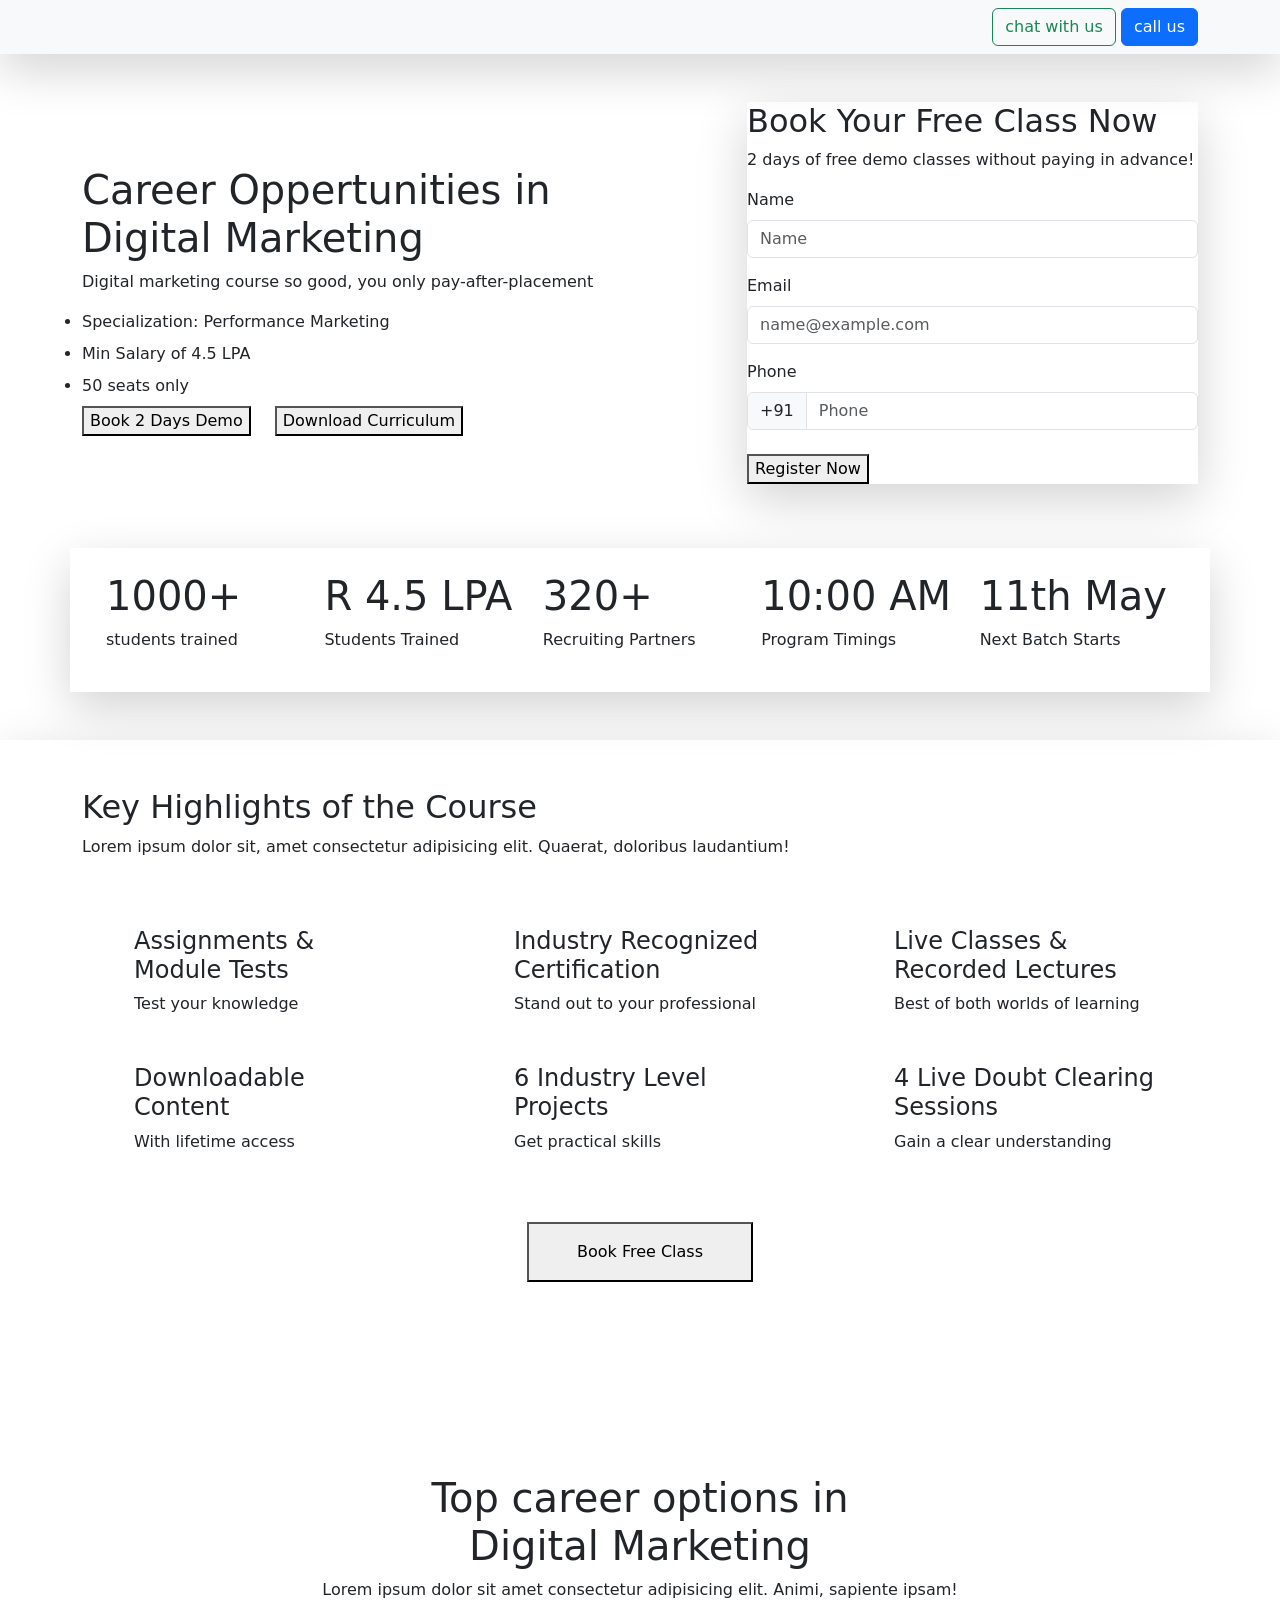
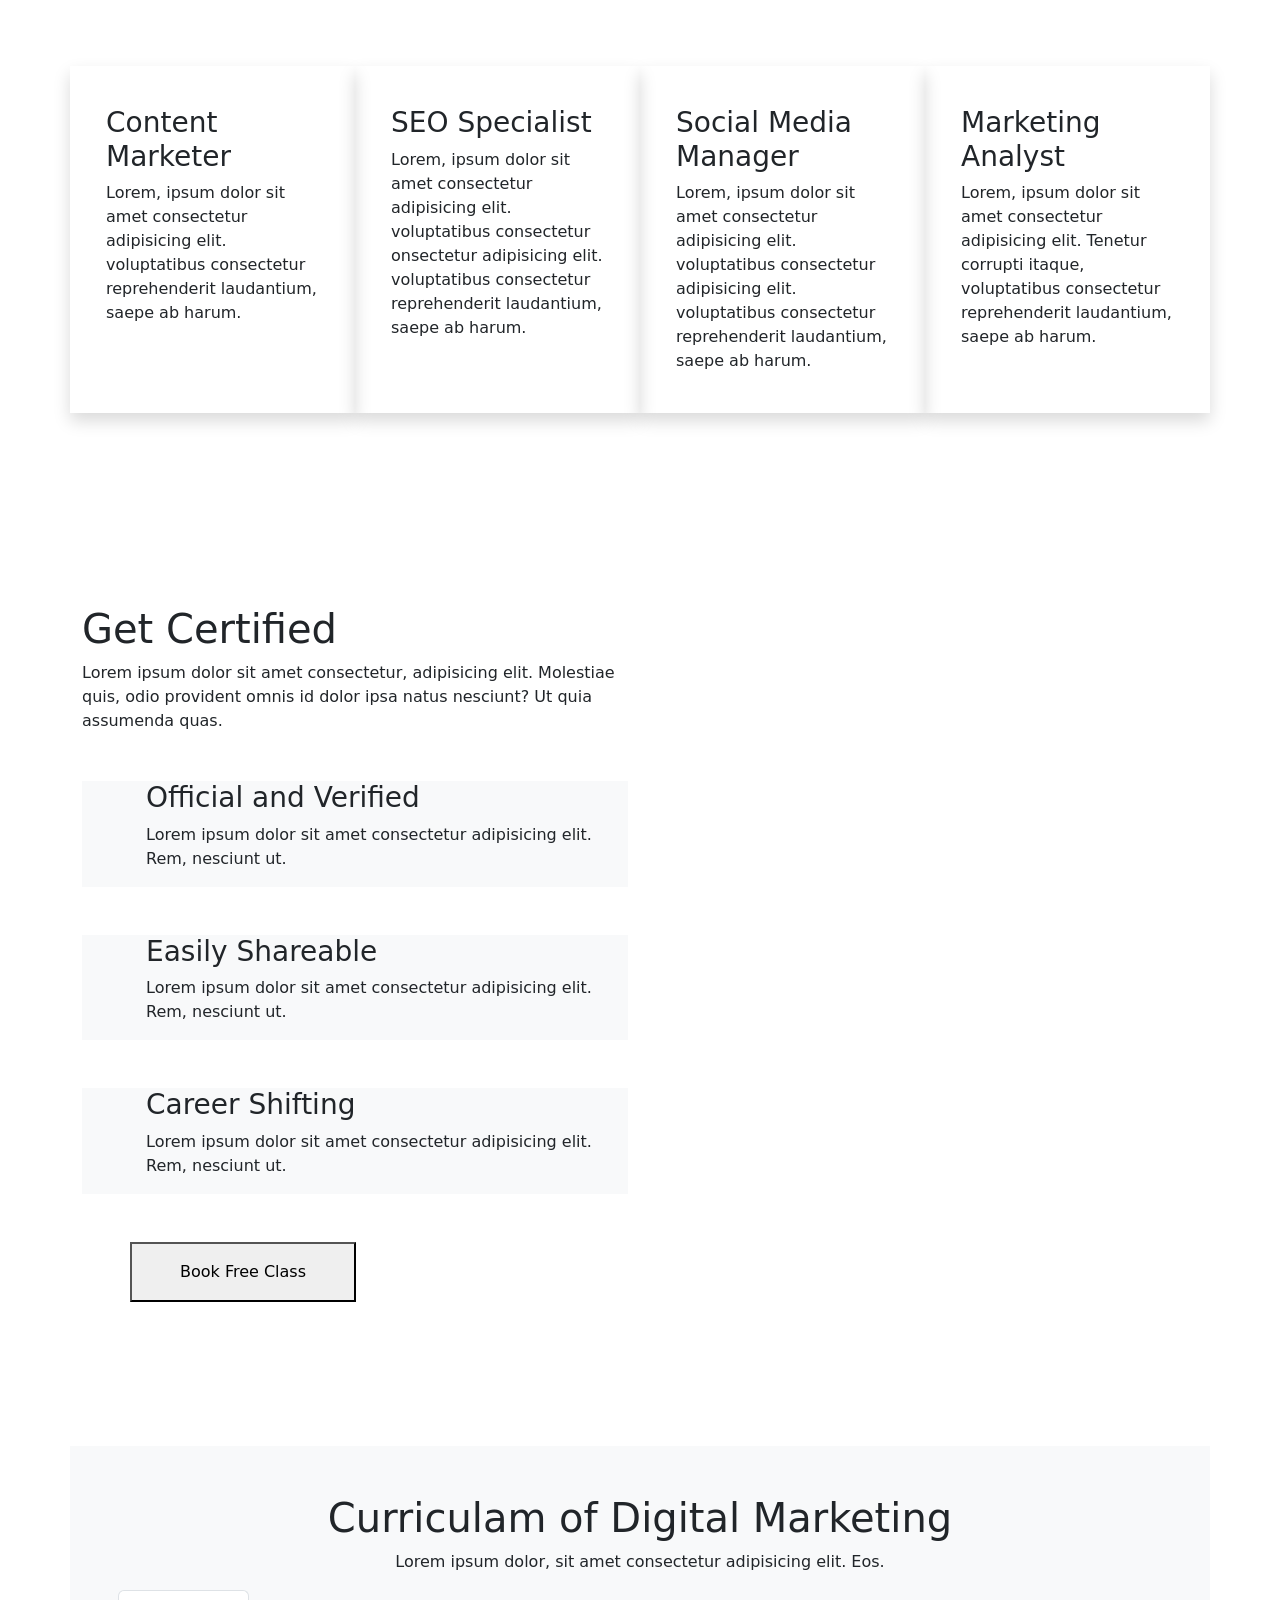
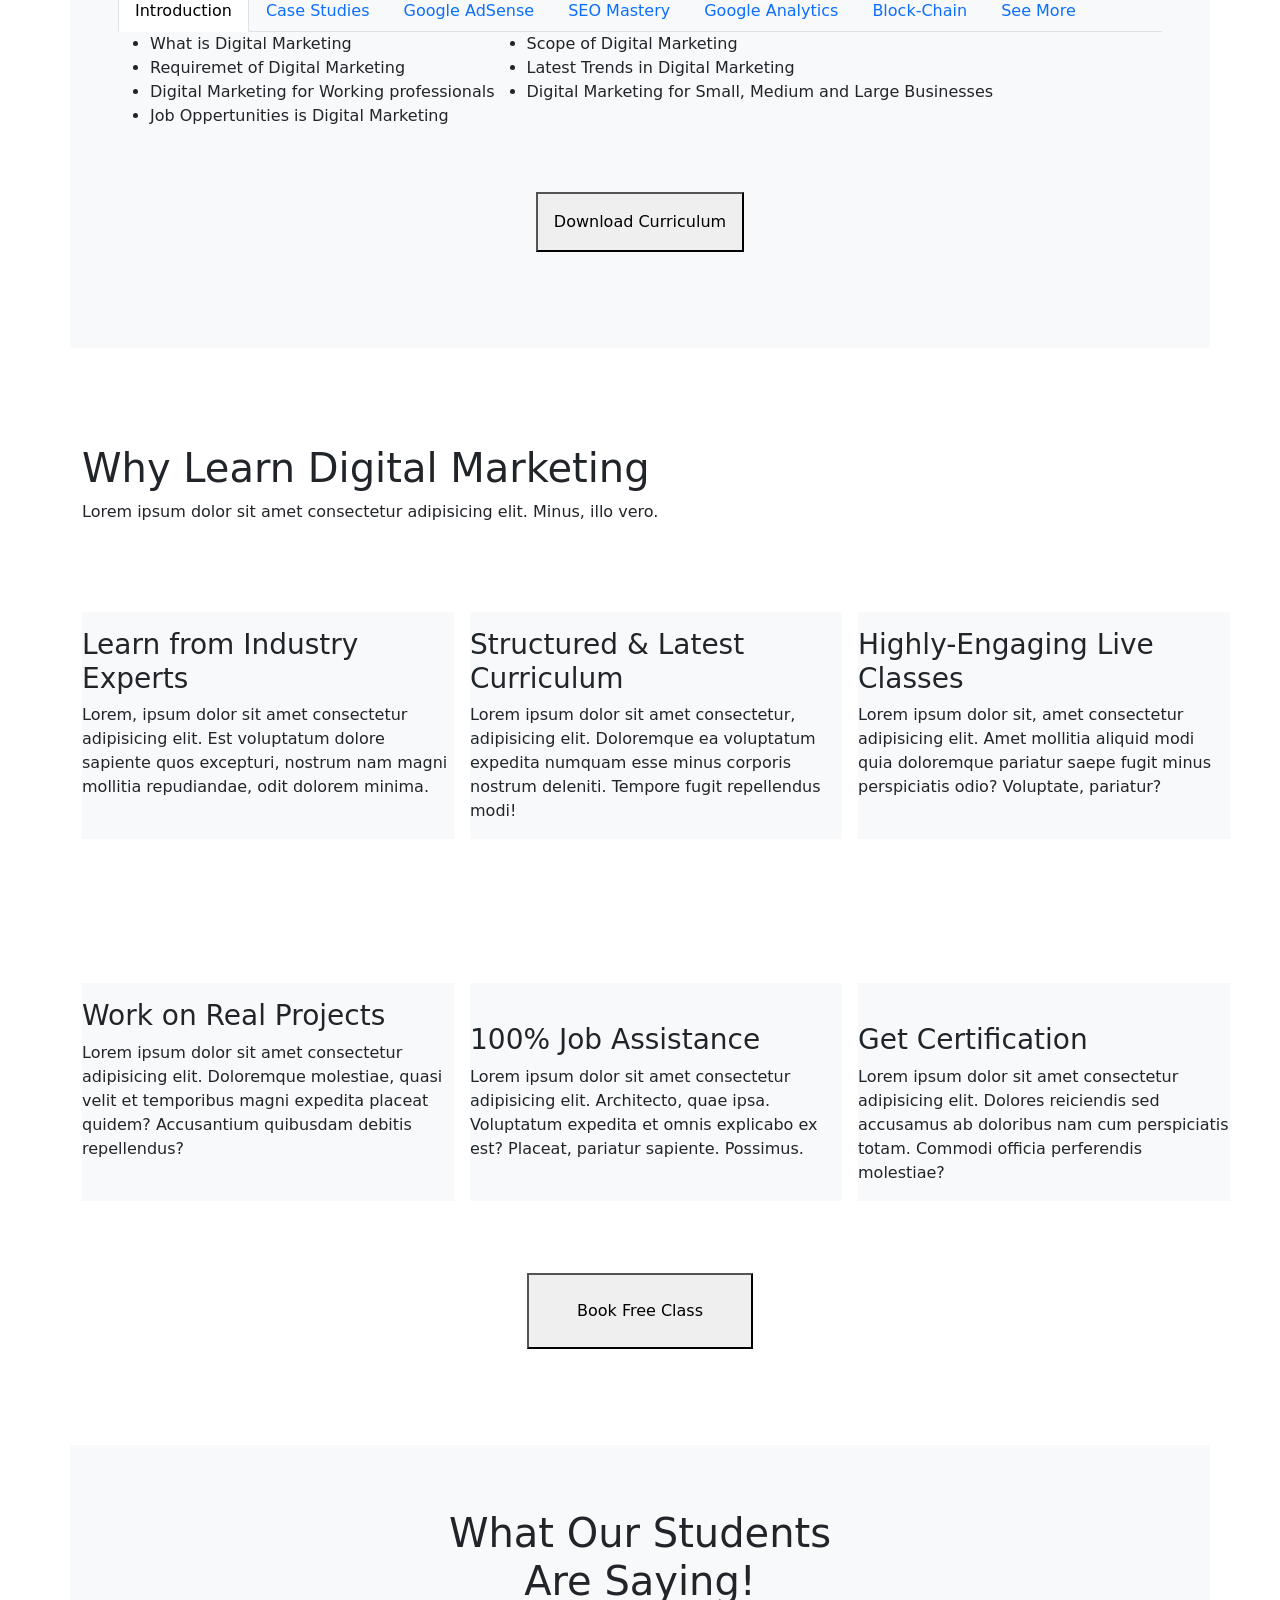
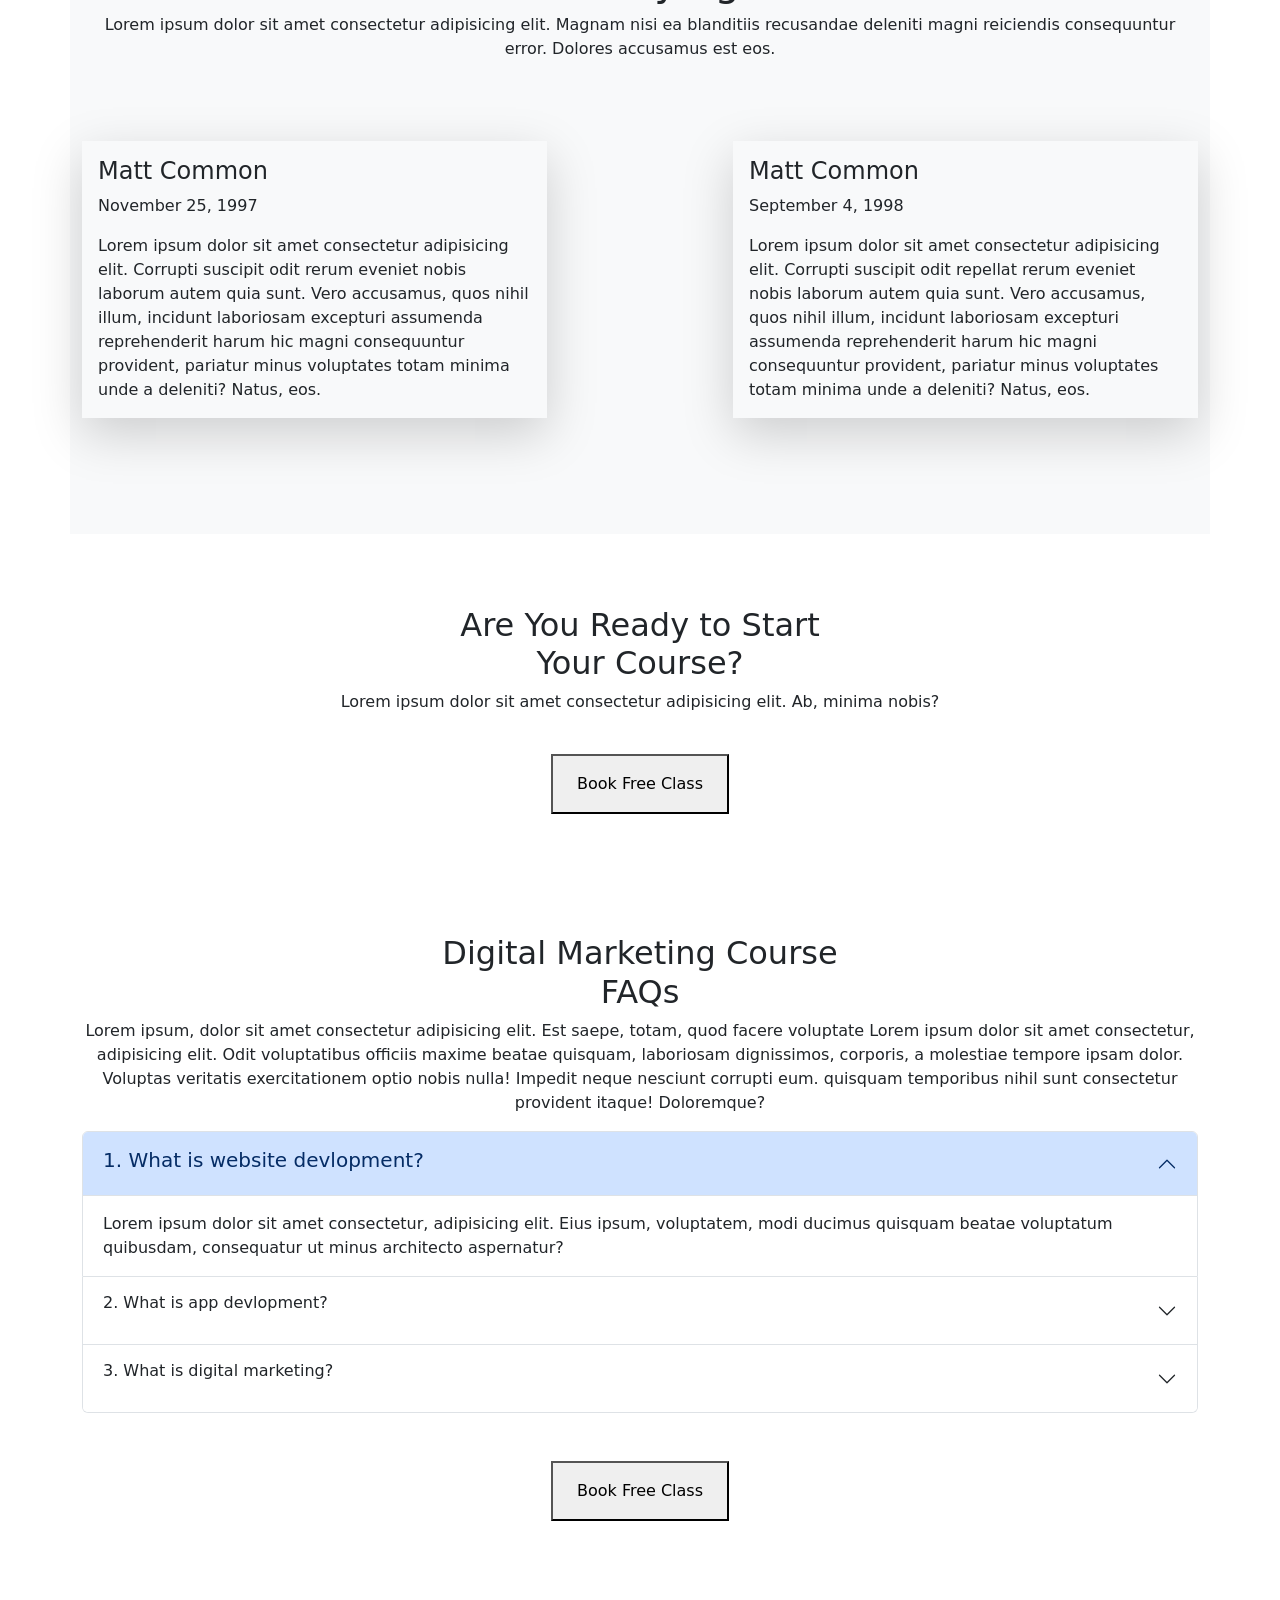
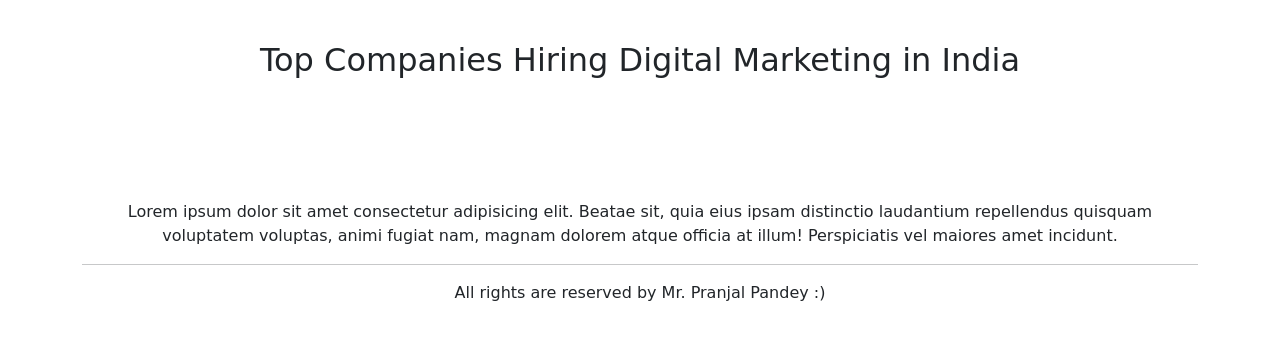
==== index.html @ 54545330 "Update print statement from 'Hello' to 'Goodbye'" ====
<!DOCTYPE html>
<html lang="en">

<head>
    <meta charset="UTF-8">
    <meta name="viewport" content="width=device-width, initial-scale=1.0">
    <link href="https://cdn.jsdelivr.net/npm/bootstrap@5.0.2/dist/css/bootstrap.min.css" rel="stylesheet"
        integrity="sha384-EVSTQN3/azprG1Anm3QDgpJLIm9Nao0Yz1ztcQTwFspd3yD65VohhpuuCOmLASjC" crossorigin="anonymous">
    <script src="https://kit.fontawesome.com/20c5dc237a.js" crossorigin="anonymous"></script>
    <title>WsCube Tech</title>
    <link rel="preconnect" href="https://fonts.googleapis.com">
    <link rel="preconnect" href="https://fonts.gstatic.com" crossorigin>
    <link
        href="https://fonts.googleapis.com/css2?family=Inter:ital,opsz,wght@0,14..32,100..900;1,14..32,100..900&family=Poppins:ital,wght@0,100;0,200;0,300;0,400;0,500;0,600;0,700;0,800;0,900;1,100;1,200;1,300;1,400;1,500;1,600;1,700;1,800;1,900&family=Roboto:ital,wght@0,100..900;1,100..900&family=Source+Sans+3:ital,wght@0,200..900;1,200..900&display=swap"
        rel="stylesheet">
    <link rel="stylesheet" href="css/media.css">
    <link rel="stylesheet" href="css/style.css">
    <link rel="icon" href="images/logo.svg" type="image/x-icon">
</head>

<body>
    <!--  Modal -->
    <div class="modal fade" id="staticBackdrop" data-bs-backdrop="static" data-bs-keyboard="false" tabindex="-1"
        aria-labelledby="staticBackdropLabel" aria-hidden="true">
        <div class="modal-dialog">
            <div class="modal-content">
                <div class="modal-header">
                    <h1 class="modal-title fs-5" id="staticBackdropLabel">Download Now</h1>
                    <button type="button" class="btn-close" data-bs-dismiss="modal" aria-label="Close"></button>
                </div>
                <div class="modal-body">
                    <form action="" class="bannerForm p-3 ">
                        <h2>Download Confirmation</h2>
                        <p>This document will download into the Chrome</p>
                        <div class="mb-3">
                            <label class="form-label">Name</label>
                            <input type="text" class="form-control" id="exampleFormControlInput1" placeholder="Name">
                        </div>
                        <div class="mb-3">
                            <label class="form-label">Email </label>
                            <input type="email" class="form-control" id="exampleFormControlInput2"
                                placeholder="name@example.com">
                        </div>

                        <div class=" mb-3">
                            <label class="form-label"> Phone</label>

                            <div class="input-group ">
                                <span class="input-group-text">+91</span>
                                <input type="text" class="form-control" id="floatingInputGroup1" placeholder="Phone">

                            </div>
                            <div class="mt-4">
                                <button>Register Now</button>
                            </div>
                        </div>
                    </form>
                </div>

            </div>
        </div>
    </div>
    <!-- modal-2 for booking Demo -->
    <div class="modal fade" id="demoNow" data-bs-backdrop="static" data-bs-keyboard="false" tabindex="-1"
        aria-labelledby="staticBackdropLabel" aria-hidden="true">
        <div class="modal-dialog">
            <div class="modal-content">
                <div class="modal-header">
                    <h1 class="modal-title fs-5" id="staticBackdropLabel">Enquire Now</h1>
                    <button type="button" class="btn-close" data-bs-dismiss="modal" aria-label="Close"></button>
                </div>
                <div class="modal-body">
                    <form action="" class="bannerForm p-3 ">
                        <h2>Book Your Free Class Now</h2>
                        <p>2 days of free demo classes without paying in advance!</p>
                        <div class="mb-3">
                            <label class="form-label">Name</label>
                            <input type="text" class="form-control" id="exampleFormControlInput1" placeholder="Name">
                        </div>


                        <div class=" mb-3">
                            <label class="form-label"> Phone</label>

                            <div class="input-group">
                                <span class="input-group-text">+91</span>
                                <input type="text" class="form-control" id="floatingInputGroup1" placeholder="Phone">

                            </div>
                            <div class="mt-4">
                                <button>Register Now</button>
                            </div>
                        </div>
                    </form>
                </div>

            </div>
        </div>
    </div>

    <header class="container-fluid py-2 shadow-lg position-sticky bg-light top-0 ">
        <div class="container">
            <div class="row align-items-center">
                <figure class="col-lg-6  mb-0 pb-0">
                    <img class="logo" src="images/logo.svg" alt="">
                </figure>
                <div class="col-lg-6  btn-outer d-flex justify-content-end gap-4">

                    <div><button class="btn btn-outline-success whatsappbtn"> <i class="fa-brands fa-whatsapp"></i> chat
                            with us </button>
                        <button class="btn btn-primary call"> <i class="fa-solid fa-phone"></i> call us</button>
                    </div>
                </div>
            </div>
        </div>

    </header>

    <section class="container-fluid py-lg-5 py-sm-4 py-3">

        <div class="container">
            <div class="row justify-content-between align-items-center">
                <div class="col-lg-6 bannerContent">
                    <h1>Career Oppertunities in <span>Digital Marketing</span></h1>
                    <p>Digital marketing course so good, you only pay-after-placement</p>
                    <ul class="m-0 p-0">
                        <li class="mb-2"> <i class="fa-solid fa-circle-check"></i> Specialization: Performance Marketing
                        </li>
                        <li class="mb-2"> <i class="fa-solid fa-circle-check"></i> Min Salary of 4.5 LPA</li>
                        <li class="mb-2"> <i class="fa-solid fa-circle-check"></i> 50 seats only</li>
                    </ul>
                    <div class="bannerContentBtn d-flex gap-4">
                        <button data-bs-toggle="modal" data-bs-target="#demoNow">Book 2 Days Demo</button>
                        <button data-bs-toggle="modal" data-bs-target="#staticBackdrop"><i
                                class="fa-solid fa-download"></i> Download Curriculum</button>
                    </div>
                </div>
                <div class="col-lg-5">
                    <form action="" class="bannerForm shadow-lg ">
                        <h2>Book Your Free Class Now</h2>
                        <p>2 days of free demo classes without paying in advance!</p>
                        <div class="mb-3">
                            <label class="form-label">Name</label>
                            <input type="text" class="form-control" id="exampleFormControlInput1" placeholder="Name">
                        </div>
                        <div class="mb-3">
                            <label class="form-label">Email </label>
                            <input type="email" class="form-control" id="exampleFormControlInput2"
                                placeholder="name@example.com">
                        </div>

                        <div class=" mb-3">
                            <label class="form-label"> Phone</label>

                            <div class="input-group">
                                <span class="input-group-text">+91</span>
                                <input type="text" class="form-control" id="floatingInputGroup1" placeholder="Phone">

                            </div>
                            <div class="mt-4">
                                <button>Register Now</button>
                            </div>
                        </div>
                    </form>
                </div>
            </div>

        </div>
        <div class="container shadow-lg mt-5 ">
            <div class="row p-4 counterSection">
                <div class="col">
                    <h1>1000+</h1>
                    <p> students trained</p>
                </div>
                <div class="col">
                    <h1>R 4.5 LPA</h1>
                    <p>Students Trained</p>
                </div>
                <div class="col">
                    <h1>320+</h1>
                    <p>Recruiting Partners</p>
                </div>
                <div class="col">
                    <h1>10:00 AM</h1>
                    <p>Program Timings</p>
                </div>
                <div class="col">
                    <h1>11th May</h1>
                    <p>Next Batch Starts</p>
                </div>

            </div>
        </div>
    </section>
    <section class=" container-fluid highlights-section py-5 shadow-lg">
        <div class="container">
            <div class="row mb-5">
                <div class="col-12">
                    <h2>Key Highlights of the Course</h2>
                    <p>Lorem ipsum dolor sit, amet consectetur adipisicing elit. Quaerat, doloribus laudantium!</p>
                </div>
            </div>


            <div class="row gy-4 align-items-center">

                <div class=" col-lg-4 col-sm-6 col-12">
                    <div class="bg-white p-1 highlightItems align-items-start d-flex gap-5">
                        <p><i class="fa-solid fa-folder"></i></p>
                        <div>
                            <h4>Assignments & <br>Module Tests</h4>
                            <p>Test your knowledge</p>
                        </div>
                    </div>
                </div>
                <div class=" col-lg-4 col-sm-6 col-12">
                    <div class="bg-white p-1 highlightItems align-items-start d-flex gap-5">
                        <p><i class="fa-solid fa-star"></i></p>
                        <div>
                            <h4>Industry Recognized<br>Certification</h4>
                            <p>Stand out to your professional</p>
                        </div>
                    </div>
                </div>
                <div class=" col-lg-4 col-sm-6 col-12">
                    <div class="bg-white p-1 highlightItems align-items-start d-flex gap-5">
                        <p><i class="fa-solid fa-video"></i></p>
                        <div>
                            <h4>Live Classes & <br>Recorded Lectures</h4>
                            <p>Best of both worlds of learning </p>
                        </div>
                    </div>
                </div>
                <div class=" col-lg-4 col-sm-6 col-12">
                    <div class="bg-white p-1 highlightItems align-items-start d-flex gap-5">
                        <p><i class="fa-solid fa-download"></i></p>
                        <div>
                            <h4>Downloadable <br>Content</h4>
                            <p>With lifetime access</p>
                        </div>
                    </div>
                </div>
                <div class=" col-lg-4 col-sm-6 col-12">
                    <div class="bg-white p-1 highlightItems align-items-start d-flex gap-5">
                        <p><i class="fa-solid fa-folder"></i></p>
                        <div>
                            <h4>6 Industry Level <br>Projects</h4>
                            <p>Get practical skills</p>
                        </div>
                    </div>
                </div>
                <div class=" col-lg-4 col-sm-6 col-12">
                    <div class="bg-white p-1 highlightItems align-items-start d-flex gap-5">
                        <p><i class="fa-solid fa-rocketchat"></i></p>
                        <div>
                            <h4>4 Live Doubt Clearing <br>Sessions</h4>
                            <p>Gain a clear understanding</p>
                        </div>
                    </div>
                </div>
            </div>
            <div class="highlightsButton d-flex justify-content-center">
                <button class=" py-3 my-5 px-5 ">Book Free Class</button>
            </div>
        </div>

    </section>
    <section class="container-fluid marketing-section py-5 bg-white">
        <div class="container">
             <div class="row text-center py-5">
                <h1 >Top career options in <br>Digital Marketing</h1>
                <p>Lorem ipsum dolor sit amet consectetur adipisicing elit. Animi, sapiente ipsam!</p>
            </div>
            <div class="row  g-4">
                <div class="digitalMarketing col-lg-3 col-sm-6 shadow ">
                    <div class="marketingImages p-4">
                        <p><i class="fa-solid fa-pen-to-square"></i></p>
                        <h3>Content Marketer</h3>
                        <p>Lorem, ipsum dolor sit amet consectetur adipisicing elit. voluptatibus consectetur
                            reprehenderit laudantium, saepe ab harum.</p>
                    </div>

                </div>
                <div class="digitalMarketing col-lg-3 col-sm-6 shadow">
                    <div class="marketingImages p-4">
                        <p><i class="fa-solid fa-magnifying-glass"></i></p>
                        <h3>SEO Specialist</h3>
                        <p>Lorem, ipsum dolor sit amet consectetur adipisicing elit. voluptatibus consectetur onsectetur adipisicing elit. voluptatibus consectetur
                            reprehenderit laudantium, saepe ab harum.</p>
                    </div>

                </div>
                <div class="digitalMarketing col-lg-3 col-sm-6 shadow">
                    <div class="marketingImages p-4">
                        <p><i class="fa-solid fa-people-group"></i></p>
                        <h3>Social Media Manager</h3>
                        <p>Lorem, ipsum dolor sit amet consectetur  adipisicing elit. voluptatibus consectetur  adipisicing elit. voluptatibus consectetur
                            reprehenderit laudantium, saepe ab harum.</p>
                    </div>

                </div>
                <div class=" digitalMarketing col-lg-3 col-sm-6 shadow">
                    <div class="marketingImages p-4">
                        <p><i class="fa-brands fa-facebook-messenger"></i></p>
                        <h3>Marketing Analyst</h3>
                        <p>Lorem, ipsum dolor sit amet consectetur adipisicing elit. Tenetur corrupti itaque,
                            voluptatibus consectetur reprehenderit laudantium, saepe ab harum.</p>
                    </div>

                </div>
            </div>
        </div>
    </section>
    <!-- certification section  -->
    <section class="certification conatiner-fluid my-5">
        <div class="container">
           
            <div class="row py-5 my-4  align-items-center">
                <div class="col-lg-6  ">
                    <div class="certificationContent my-5">
                        <h1>Get Certified</h1>
                        <p>Lorem ipsum dolor sit amet consectetur, adipisicing elit. Molestiae quis, odio provident
                            omnis id
                            dolor ipsa natus nesciunt? Ut quia assumenda quas.</p>
                    </div>
                    <div class="cer-rows d-flex flex-column gap-5">
                        <div
                            class="d-flex gap-3 justify-content-flex-start align-items-center certification-line bg-light ">
                            <div class="certificationLinks gx-5">
                                <p><i class="fa-brands fa-instagram p-4"></i></p>
                            </div>
                            <div class="gx-3">
                                <h3>Official and Verified</h3>
                                <p>Lorem ipsum dolor sit amet consectetur adipisicing elit. Rem, nesciunt ut.</p>
                            </div>
                        </div>
                        <div
                            class="d-flex gap-3 justify-content-flex-start align-items-center certification-line bg-light ">
                            <div class="certificationLinks gx-5">
                                <p><i class="fa-solid fa-paper-plane p-4"></i></p>
                            </div>
                            <div class="gx-3">
                                <h3>Easily Shareable</h3>
                                <p>Lorem ipsum dolor sit amet consectetur adipisicing elit. Rem, nesciunt ut.</p>
                            </div>
                        </div>
                        <div
                            class="d-flex gap-3 justify-content-flex-start align-items-center certification-line bg-light ">
                            <div class="certificationLinks gx-5">
                                <p><i class="fa-brands fa-facebook-messenger p-4"></i></p>
                            </div>
                            <div class="gx-3">
                                <h3>Career Shifting</h3>
                                <p>Lorem ipsum dolor sit amet consectetur adipisicing elit. Rem, nesciunt ut.</p>
                            </div>
                        </div>
                    </div>


                    <button class="certificationButton m-5 px-5 py-3">Book Free Class</button>


                </div>
                <div class="col-lg-6  d-flex justify-content-end certificationImage">
                    <img src="https://courses.wscubetech.com/s/pages/assets/images/certificate_2.gif" alt=""
                        class="img-fluid ">
                </div>
            </div>
        </div>
    </section>
    <!-- digital marketing  -->
    <section class="container-fluid">
        <div class="container my-5 p-5 bg-light ">
            <div class="row curriculum">
                <div class="text-center">
                    <h1>Curriculam of Digital Marketing</h1>
                    <p>Lorem ipsum dolor, sit amet consectetur adipisicing elit. Eos.</p>
                </div>
                <div class="tabbings">
                    <nav>
                        <div class="nav nav-tabs my-tabbings" id="nav-tab" role="tablist">
                            <button class="nav-link active" id="nav-home-tab" data-bs-toggle="tab"
                                data-bs-target="#nav-home" type="button" role="tab" aria-controls="nav-home"
                                aria-selected="true">Introduction</button>
                            <button class="nav-link" id="nav-profile-tab" data-bs-toggle="tab"
                                data-bs-target="#nav-profile" type="button" role="tab" aria-controls="nav-profile"
                                aria-selected="false">Case Studies</button>
                            <button class="nav-link" id="nav-contact-tab" data-bs-toggle="tab"
                                data-bs-target="#nav-contact" type="button" role="tab" aria-controls="nav-contact"
                                aria-selected="false">Google AdSense</button>
                            <button class="nav-link" id="nav-seo-tab" data-bs-toggle="tab"
                                data-bs-target="#nav-seo" type="button" role="tab" aria-controls="nav-seo"
                                aria-selected="false">SEO Mastery</button>
                            <button class="nav-link" id="nav-analic-tab" data-bs-toggle="tab"
                                data-bs-target="#nav-analic" type="button" role="tab" aria-controls="nav-analic"
                                aria-selected="false">Google Analytics</button>
                            <button class="nav-link" id="nav-disabled-tab" data-bs-toggle="tab"
                                data-bs-target="#nav-bchain" type="button" role="tab" aria-controls="nav-bchain"
                                aria-selected="false">Block-Chain</button>
                            <button class="nav-link" id="nav-more-tab" data-bs-toggle="tab"
                                data-bs-target="#nav-more" type="button" role="tab" aria-controls="nav-more"
                                aria-selected="false">   See More</button>
                        </div>
                    </nav>
                    <div class="tab-content" id="nav-tabContent">
                        <div class="tab-pane fade show active " id="nav-home" role="tabpanel"
                            aria-labelledby="nav-home-tab" tabindex="0">
                            <div class="listed-items d-flex">
                                <div >
                                    <ul>
                                        <li><i class="fa-regular fa-circle-check"></i>
                                            What is Digital Marketing </li>
                                        <li><i class="fa-regular fa-circle-check"></i>
                                            Requiremet of Digital Marketing </li>
                                        <li><i class="fa-regular fa-circle-check"></i>
                                            Digital Marketing for Working professionals </li>
                                        <li><i class="fa-regular fa-circle-check"></i>
                                            Job Oppertunities is Digital Marketing
                                        </li>
                                    </ul>
                                </div>
                                <div>
                                    <ul>
                                        <li><i class="fa-regular fa-circle-check"></i>
                                        Scope of Digital Marketing
                                    </li>
                                    <li><i class="fa-regular fa-circle-check"></i> 
                                        Latest Trends in Digital Marketing
                                    </li>
                                    <li><i class="fa-regular fa-circle-check"></i> 
                                        Digital Marketing for Small, Medium and Large Businesses
                                    </li>
                                    </ul>
                                </div>
                            </div>
                        </div>
                        <div class="tab-pane fade" id="nav-profile" role="tabpanel" aria-labelledby="nav-profile-tab"
                            tabindex="0">Lorem ipsum dolor sit amet consectetur, adipisicing elit. Aliquam molestiae, non voluptas sint possimus cum doloremque odit, veniam ex quae debitis voluptates tenetur. Eligendi eveniet modi aliquam? Iste sed debitis eveniet! Consectetur fuga sapiente maxime, quasi, cum ut sed voluptates iste nam maiores quaerat, debitis consequatur animi laboriosam quas voluptas eos commodi neque voluptatum. Repellendus.</div>
                        <div class="tab-pane fade" id="nav-contact" role="tabpanel" aria-labelledby="nav-contact-tab"
                            tabindex="0">Lorem ipsum dolor sit amet consectetur adipisicing elit. Autem vel eius aliquid molestiae, ea ipsam perferendis, molestias modi voluptatem quisquam aliquam, asperiores eligendi esse consequatur ex. Similique recusandae voluptatem cumque eveniet error enim tenetur. Nostrum saepe repudiandae maxime autem voluptatibus. Magni vel nobis facere laudantium, explicabo dolorum architecto, dignissimos harum cumque laboriosam molestias mollitia ab repellat officia quod et sed, cum ad vero sit neque corporis tempora natus voluptatem. Doloribus porro modi voluptates saepe inventore adipisci accusamus minus nemo quos, tenetur molestias fugit delectus distinctio possimus. Facilis, illum.</div>
                        <div class="tab-pane fade" id="nav-seo" role="tabpanel" aria-labelledby="nav-seo-tab"
                            tabindex="0">Lorem ipsum dolor sit, amet consectetur adipisicing elit. Alias incidunt eum ratione consectetur cum, reprehenderit nisi quam id iure consequuntur, recusandae aut sit commodi reiciendis provident eos aliquam harum tempore quia, vitae tenetur voluptas deleniti nesciunt cumque. Doloremque ipsa, obcaecati numquam quo id quaerat perspiciatis nisi labore, molestiae suscipit inventore blanditiis ab veniam. Neque, molestias. Sint similique possimus quos in odit praesentium rerum animi deleniti labore beatae quas omnis officia voluptas sunt ipsam architecto accusantium, sapiente nam repellendus cumque qui corrupti dolor. Saepe, rerum, amet dolores illum, repudiandae animi doloremque totam expedita veniam dolor in. Iure nostrum odio odit autem! </div>
                        <div class="tab-pane fade" id="nav-analic" role="tabpanel" aria-labelledby="nav-analic-tab"
                            tabindex="0">Lorem, ipsum dolor sit amet consectetur adipisicing elit. Sunt iste recusandae dolor, necessitatibus ipsam repellat explicabo, nulla illo, maiores sequi modi? Fugit consequuntur quidem provident explicabo debitis molestiae cumque ea dolore quas delectus perspiciatis, sint pariatur magnam natus saepe beatae a culpa hic, porro minus veniam at! Dolor aperiam quibusdam velit placeat, provident ratione inventore accusantium iure perspiciatis similique sint illo, atque dolore facere. Natus quos corrupti dolor molestias illo molestiae? Reiciendis odio doloribus, omnis temporibus illum odit sapiente. Officia, consectetur unde? Praesentium eligendi voluptatem temporibus? Eius, ipsa nisi recusandae quisquam libero totam, quia facilis repellat non eaque nemo sequi! </div>
                        <div class="tab-pane fade" id="nav-bchain" role="tabpanel" aria-labelledby="nav-bchain-tab"
                            tabindex="0">Lorem ipsum dolor, sit amet consectetur adipisicing elit. Hic, ut natus unde fugit vel assumenda sequi soluta nemo optio minima iure dignissimos perferendis blanditiis rerum magnam necessitatibus quisquam, praesentium quam. Et facilis maiores praesentium dolore laboriosam quisquam possimus quaerat hic iusto distinctio iste, explicabo impedit. Magnam eligendi obcaecati explicabo architecto, deleniti perferendis accusamus quidem aliquid esse ad eos corrupti dignissimos iste, impedit aut necessitatibus atque voluptatum reiciendis. Amet, adipisci aliquam suscipit maiores doloribus sapiente dolorem molestias aliquid saepe reprehenderit quaerat fugiat repellendus et neque doloremque tenetur laborum iusto, repellat voluptatum corrupti odit alias. Modi veniam nostrum ad, iusto cupiditate corrupti? </div>
                        <div class="tab-pane fade" id="nav-more" role="tabpanel" aria-labelledby="nav-more-tab"
                            tabindex="0">Lorem ipsum dolor, sit amet consectetur adipisicing elit. Hic, ut natus unde fugit vel assumenda sequi soluta nemo optio minima iure dignissimos perferendis blanditiis rerum magnam necessitatibus quisquam, praesentium quam. Et facilis maiores praesentium dolore laboriosam quisquam possimus quaerat hic iusto distinctio iste, explicabo impedit. Magnam eligendi obcaecati explicabo architecto, deleniti perferendis accusamus quidem aliquid esse ad eos corrupti dignissimos iste, impedit aut necessitatibus atque voluptatum reiciendis. Amet, adipisci aliquam suscipit maiores doloribus sapiente dolorem molestias aliquid saepe reprehenderit quaerat fugiat repellendus et neque doloremque tenetur laborum iusto, repellat voluptatum corrupti odit alias. Modi veniam nostrum ad, iusto cupiditate corrupti? </div>
                    </div>
                </div>
            </div>
            <div class="text-center"> <button class="py-3 px-3  my-5 curriculumButton">Download Curriculum</button>
            </div>
        </div>

    </section>
    <!-- why learn digi-marketing  -->
    <section class="container-fluid whyDigi">
        <div class="container my-5 py-5">
            <div class="row ">
                <div>
                    <h1>Why Learn Digital Marketing</h1>
                    <p>Lorem ipsum dolor sit amet consectetur adipisicing elit. Minus, illo vero.</p>
                </div>
                <div class="d-flex gap-3 py-4 my-5">
                    
                    <div class="col-lg-4 bg-light whyDigi-boxes">
                        <p><i class="fa-solid fa-user-group "></i></p>
                        <h3>Learn from Industry Experts</h3>
                        <p>Lorem, ipsum dolor sit amet consectetur adipisicing elit. Est voluptatum dolore sapiente quos excepturi, nostrum nam magni mollitia repudiandae, odit dolorem minima. </p>
                    </div>
                    <div class="col-lg-4 bg-light">
                        <p><i class="fa-solid fa-desktop  "></i></p>
                        <h3>Structured & Latest Curriculum</h3>
                        <p>Lorem ipsum dolor sit amet consectetur, adipisicing elit. Doloremque ea voluptatum expedita numquam esse minus corporis nostrum deleniti. Tempore fugit repellendus modi! </p>
                    </div>
                    <div class="col-lg-4 bg-light">
                        <p><i class="fa-solid fa-circle-play"></i></p>
                        <h3>Highly-Engaging Live Classes</h3>
                        <p>Lorem ipsum dolor sit, amet consectetur adipisicing elit. Amet mollitia aliquid modi quia doloremque pariatur saepe fugit minus perspiciatis odio? Voluptate, pariatur? </p>
                    </div>
                </div>
                <div class="d-flex gap-3 py-4 my-5 whyDigi-boxes">
                    <div class="col-lg-4 bg-light">
                        <p><i class="fa-solid fa-file-lines "></i></p>
                        <h3>Work on Real Projects</h3>
                        <p>Lorem ipsum dolor sit amet consectetur adipisicing elit. Doloremque molestiae, quasi velit et temporibus magni expedita placeat quidem? Accusantium quibusdam debitis repellendus? </p>
                    </div>
                    <div class="col-lg-4 bg-light">
                        <p><i class="fa-solid fa-id-card px-3 pt-4"></i></p>
                        <h3>100% Job Assistance</h3>
                        <p>Lorem ipsum dolor sit amet consectetur adipisicing elit. Architecto, quae ipsa. Voluptatum expedita et omnis explicabo ex est? Placeat, pariatur sapiente. Possimus.</p>
                    </div>
                    <div class="col-lg-4 bg-light">
                        <p><i class="fa-solid fa-certificate px-3 pt-4"></i></p>
                        <h3>Get Certification</h3>
                        <p>Lorem ipsum dolor sit amet consectetur adipisicing elit. Dolores reiciendis sed accusamus ab doloribus nam cum perspiciatis totam. Commodi officia perferendis molestiae?</p>
                    </div>
                </div>
                <div class="text-center">
                    <button class="py-4 px-5 whyButton">Book Free Class</button>
                </div>
            </div>
        </div>
    </section>

    <section class="container-fluid">
        <div class="container py-5 bg-light">
            <div class="row my-3 what">
                <div class="students text-center">
                    <h1>What Our Students <br> Are Saying!</h1>
                    <p>Lorem ipsum dolor sit amet consectetur adipisicing elit. Magnam nisi ea blanditiis recusandae
                        deleniti magni reiciendis consequuntur error. Dolores accusamus est eos.</p>

                </div>
                <div class="d-flex my-3  justify-content-between  py-5  gap-5 mb-1 ">
                    <div class="col-lg-5 col-sm-2 shadow-lg p-3 ">
                        <div class="profile d-flex align-items-center ">
                            <div><img src="images/profile1.png" alt=""></div>
                            <div class="dob "><h4>Matt Common</h4>
                            <p>November 25, 1997</p></div>
                        </div>
                        <div>Lorem ipsum dolor sit amet consectetur adipisicing elit. Corrupti suscipit odit rerum
                            eveniet nobis laborum autem quia sunt. Vero accusamus, quos nihil illum, incidunt
                            laboriosam excepturi assumenda reprehenderit harum hic magni consequuntur provident,
                            pariatur minus voluptates totam minima unde a deleniti? Natus, eos.</div>
                    </div>
                    <div class="col-lg-5 p-3 col-sm-2 shadow-lg">
                        <div class="profile d-flex align-items-center">
                            <div><img src="images/profile2.png" alt=""></div>
                            <div class="dob"><h4>Matt Common</h4>
                            <p>September 4, 1998</p></div>
                        </div>
                        <div>Lorem ipsum dolor sit amet consectetur adipisicing elit. Corrupti suscipit odit repellat
                            rerum eveniet nobis laborum autem quia sunt. Vero accusamus, quos nihil illum, incidunt
                            laboriosam excepturi assumenda reprehenderit harum hic magni consequuntur provident,
                            pariatur minus voluptates totam minima unde a deleniti? Natus, eos.</div>
                    </div>


                </div>
            </div>
        </div>

    </section>
    <section class="container-fluid">
        <div class="container  ReadyClass">
            <div class="row text-center my-4 py-5">
                <h2>Are You Ready to Start <br>Your Course?</h2>
                <p>Lorem ipsum dolor sit amet consectetur adipisicing elit. Ab, minima nobis?</p>
                <div class="readyButton my-4"><button class=" py-3 px-4">Book Free Class</button></div>
            </div>
        </div>
    </section>
    <section class="container-fluid">
        <div class="container my-4">
            <div class="row py-4 faqs">
                <div class="text-center">
                    <h2>Digital Marketing Course <br> FAQs</h2>
                    <p>Lorem ipsum, dolor sit amet consectetur adipisicing elit. Est saepe, totam, quod facere voluptate Lorem ipsum dolor sit amet consectetur, adipisicing elit. Odit voluptatibus officiis maxime beatae quisquam, laboriosam dignissimos, corporis, a molestiae tempore ipsam dolor. Voluptas veritatis exercitationem optio nobis nulla! Impedit neque nesciunt corrupti eum.
                        quisquam temporibus nihil sunt consectetur provident itaque! Doloremque?</p>
                </div>
                <div>
                    <div class="accordion" id="accordionExample">
                        <div class="accordion-item">
                            <h2 class="accordion-header">
                                <button class="accordion-button" type="button" data-bs-toggle="collapse"
                                    data-bs-target="#collapseOne" aria-expanded="true" aria-controls="collapseOne">
                                    <h5>1. What is website devlopment?</h5>
                                </button>
                            </h2>
                            <div id="collapseOne" class="accordion-collapse collapse show"
                                data-bs-parent="#accordionExample">
                                <div class="accordion-body">
                                    Lorem ipsum dolor sit amet consectetur, adipisicing elit. Eius ipsum, voluptatem, modi ducimus quisquam beatae voluptatum quibusdam, consequatur ut minus architecto aspernatur?
                                </div>
                            </div>
                        </div>
                        <div class="accordion-item">
                            <h2 class="accordion-header">
                                <button class="accordion-button collapsed" type="button" data-bs-toggle="collapse"
                                    data-bs-target="#collapseTwo" aria-expanded="false" aria-controls="collapseTwo">
                                    <p>2. What is app devlopment?</p> 
                                </button>
                            </h2>
                            <div id="collapseTwo" class="accordion-collapse collapse"
                                data-bs-parent="#accordionExample">
                                <div class="accordion-body">
                                    Lorem ipsum dolor sit amet, consectetur adipisicing elit. Hic ex vero nihil suscipit quos, similique cupiditate eum obcaecati! Quo architecto id necessitatibus ullam debitis numquam aliquid? Modi nihil illum placeat quidem enim. Et?
                                </div>
                            </div>
                        </div>
                        <div class="accordion-item">
                            <h2 class="accordion-header">
                                <button class="accordion-button collapsed" type="button" data-bs-toggle="collapse"
                                    data-bs-target="#collapseThree" aria-expanded="false" aria-controls="collapseThree">
                                    <p>3. What is digital marketing?</p>
                                </button>
                            </h2>
                            <div id="collapseThree" class="accordion-collapse collapse"
                                data-bs-parent="#accordionExample">
                                <div class="accordion-body">
                                    Lorem ipsum dolor sit amet consectetur adipisicing elit. Odio ipsam incidunt, facere quidem illo numquam non minima, aperiam ea soluta id quia beatae tenetur recusandae aliquid iste ab dignissimos totam fugit. Ab, et?
                                </div>
                            </div>
                        </div>
                    </div>
                </div>
                <div class="text-center faqs"><button class="py-3 px-4 my-5">Book Free Class</button></div>

            </div>
        </div>
    </section>
    <section class="container-fluid ">
        <div class="container">
            <div class="row py-4 companies-logo">
                <div class="text-center">
                    <h2>Top Companies Hiring Digital Marketing in India</h2>
                </div>
                
            </div>
            <div class="row g-3 align-items-center">
                <div class="col-sm-2"><img src="images/logo1.png" class="img-fluid" alt=""></div>
                <div class="col-sm-2">
                    <img src="https://images.seeklogo.com/logo-png/34/2/redbus-logo-png_seeklogo-347983.png" class="img-fluid" alt="">
                </div>
                <div class="col-sm-2">
                    <img src="https://damassets.autodesk.net/content/dam/mgs/mgs/brand-elements/autodesk logo/logo-formats-4colorR1-1378x400.jpg" alt="" class="img-fluid"></div>
                <div class="col-sm-2"><img src="https://sellonboard.com/wp-content/uploads/2021/09/instamojo.png" class="img-fluid" alt=""></div>

                <div class="col-sm-2"><img src="https://upload.wikimedia.org/wikipedia/commons/thumb/9/95/Infosys_logo.svg/1280px-Infosys_logo.svg.png" class="img-fluid" alt=""></div>
                <div class="col-sm-2"><img src="https://upload.wikimedia.org/wikipedia/commons/a/a0/Wipro_Primary_Logo_Color_RGB.svg" class="img-fluid" alt=""></div>
            </div>
        </div>
    </section>

    <footer class="container-fluid">
        <div class="container mt-3">
            <div class="ro py-4 m">
                <div class="text-center">
                    <img src="images/logo.svg" alt="">
                    <p>Lorem ipsum dolor sit amet consectetur adipisicing elit. Beatae sit, quia eius ipsam distinctio
                        laudantium repellendus quisquam <br>voluptatem voluptas, animi fugiat nam, magnam dolorem atque
                        officia at illum! Perspiciatis vel maiores amet incidunt.</p>
                    <hr>
                    <p>All rights are reserved by Mr. Pranjal Pandey :&#41; </p>
                </div>
            </div>
        </div>

    </footer>
    <script src="https://cdn.jsdelivr.net/npm/bootstrap@5.0.2/dist/js/bootstrap.bundle.min.js"
        integrity="sha384-MrcW6ZMFYlzcLA8Nl+NtUVF0sA7MsXsP1UyJoMp4YLEuNSfAP+JcXn/tWtIaxVXM"
        crossorigin="anonymous"></script>
</body>

</htm
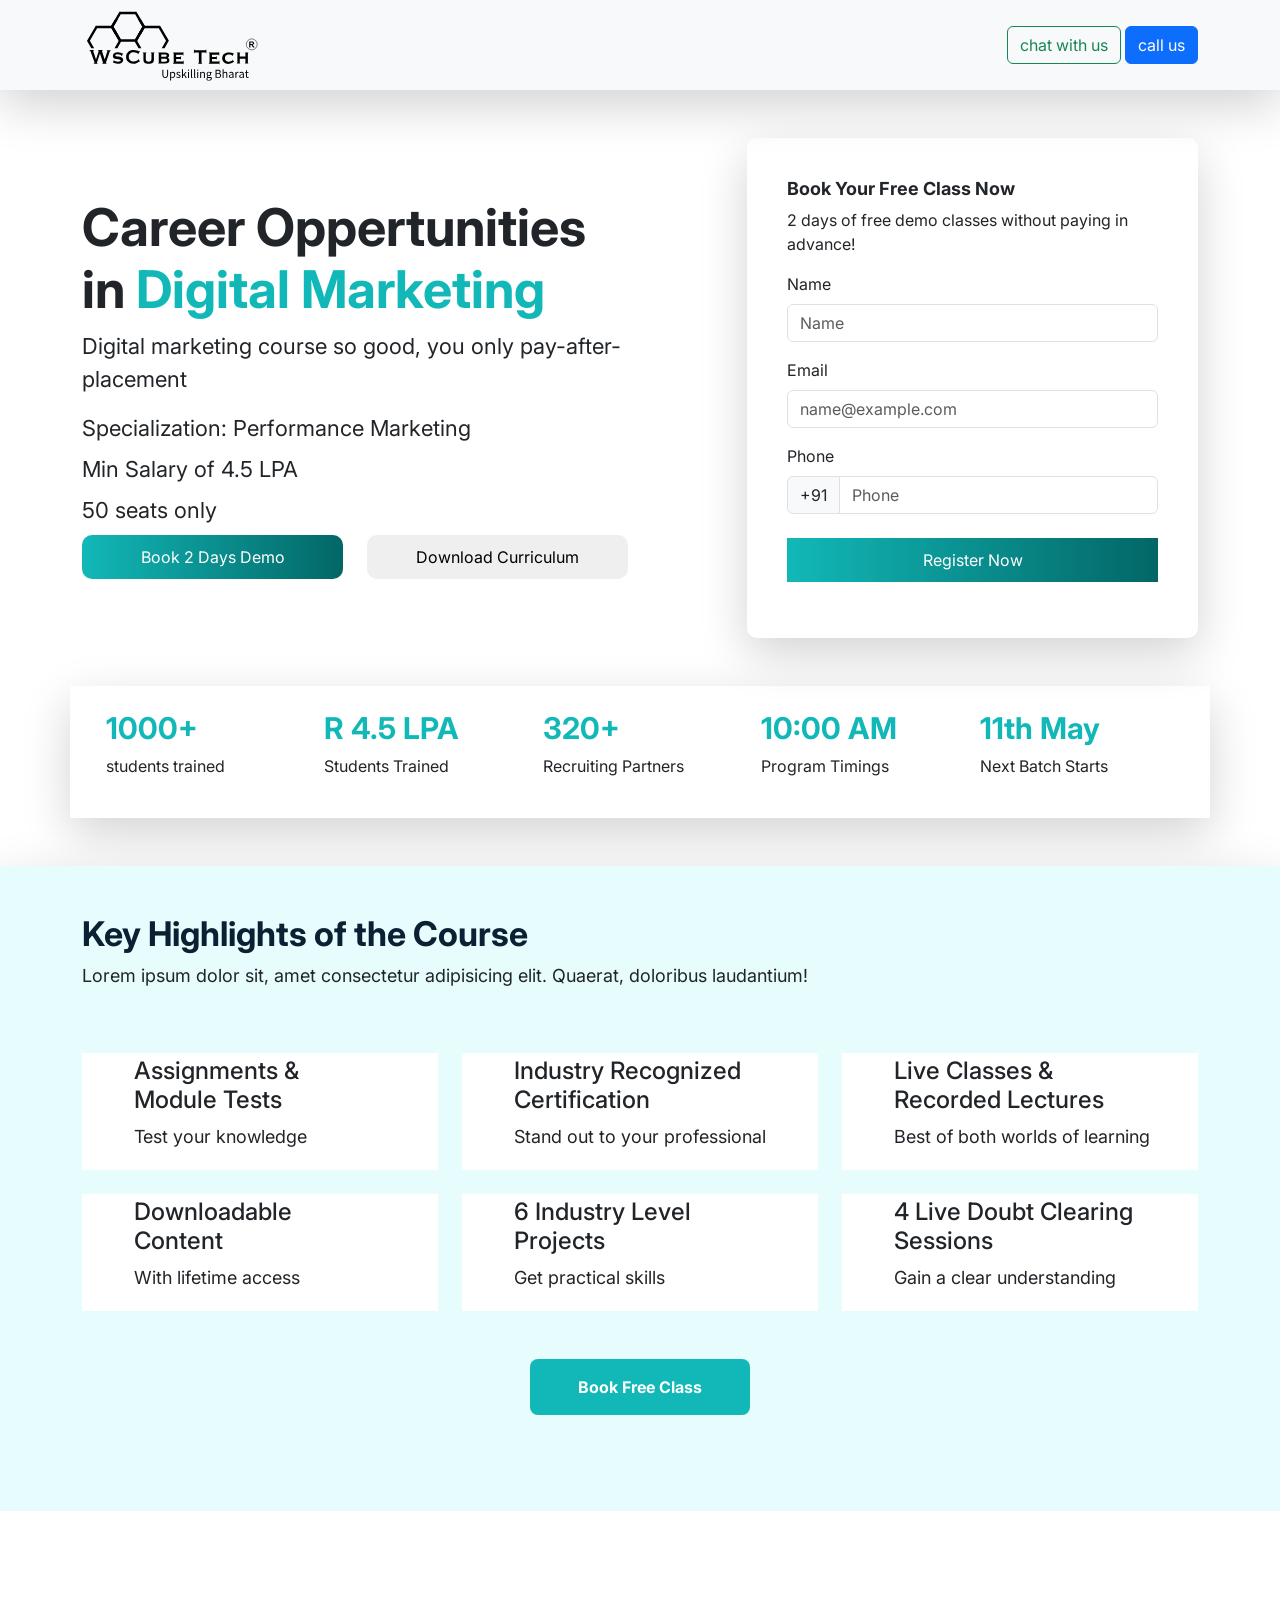
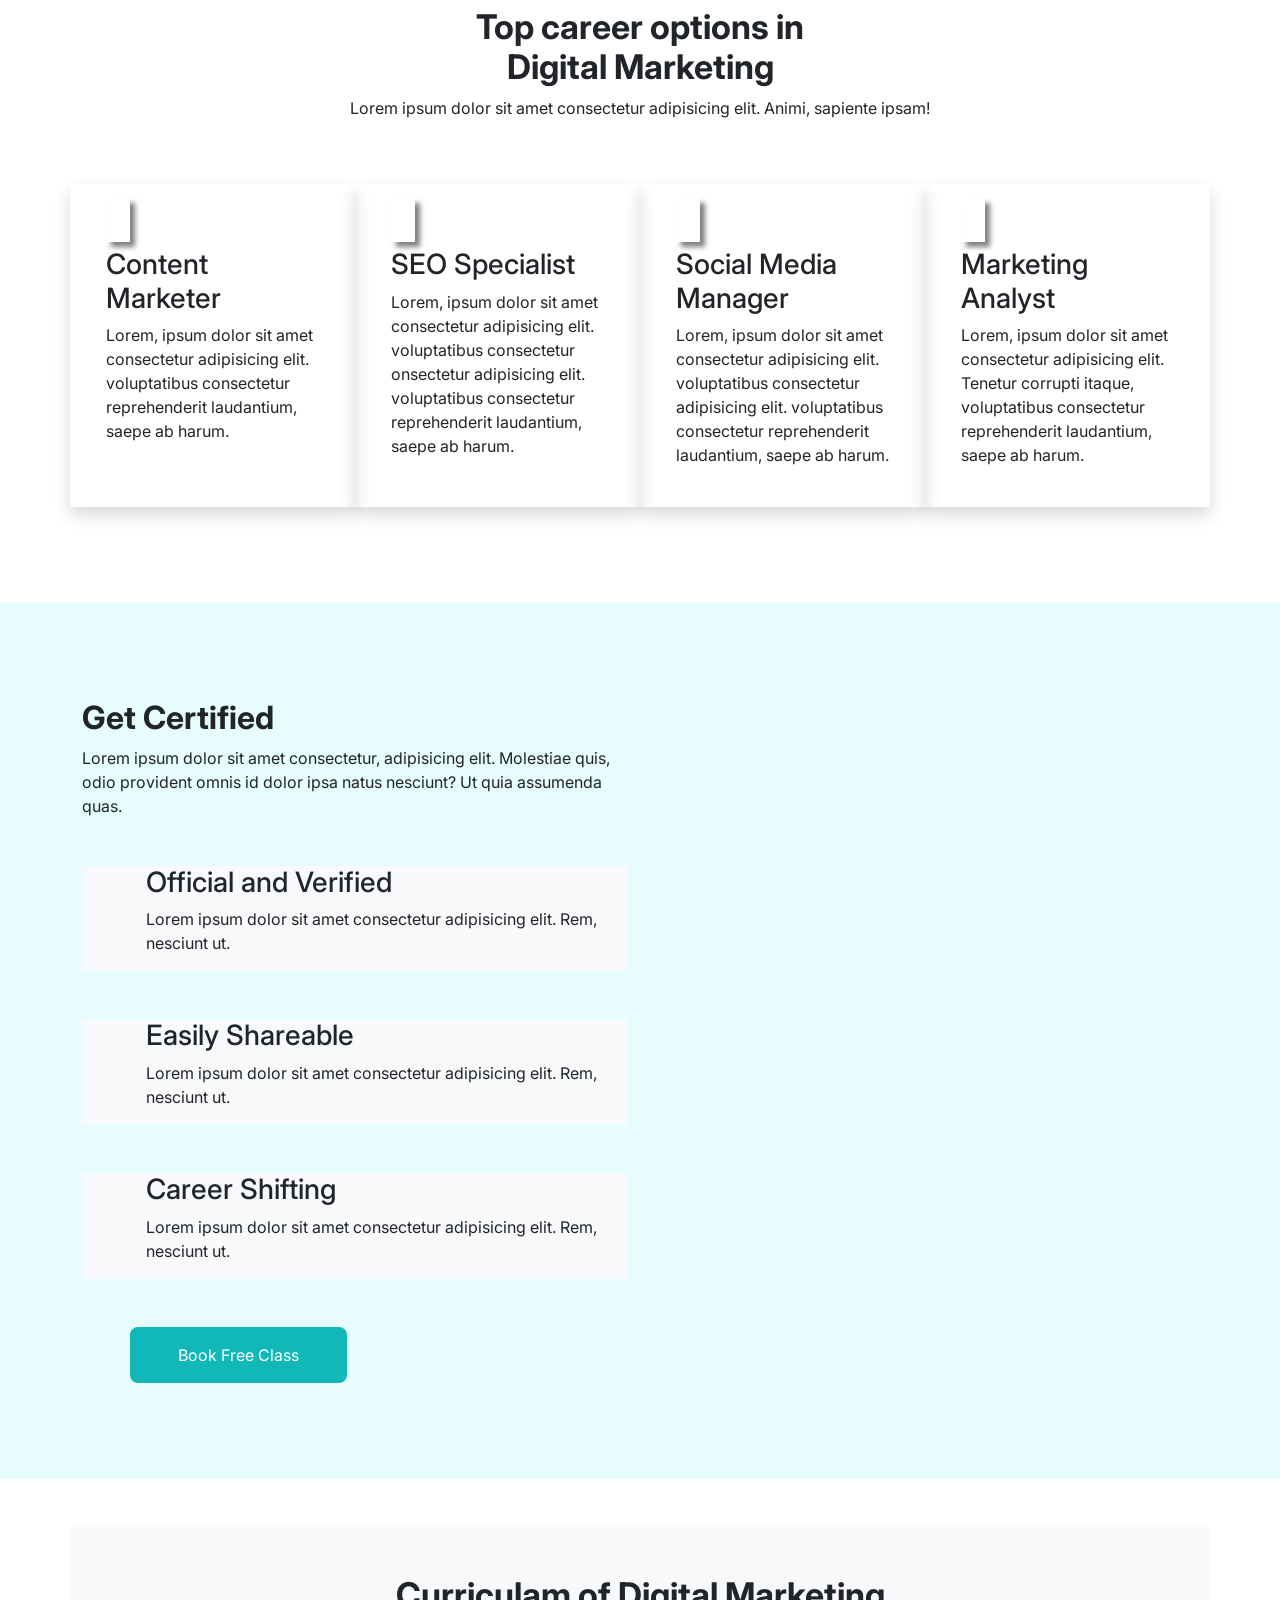
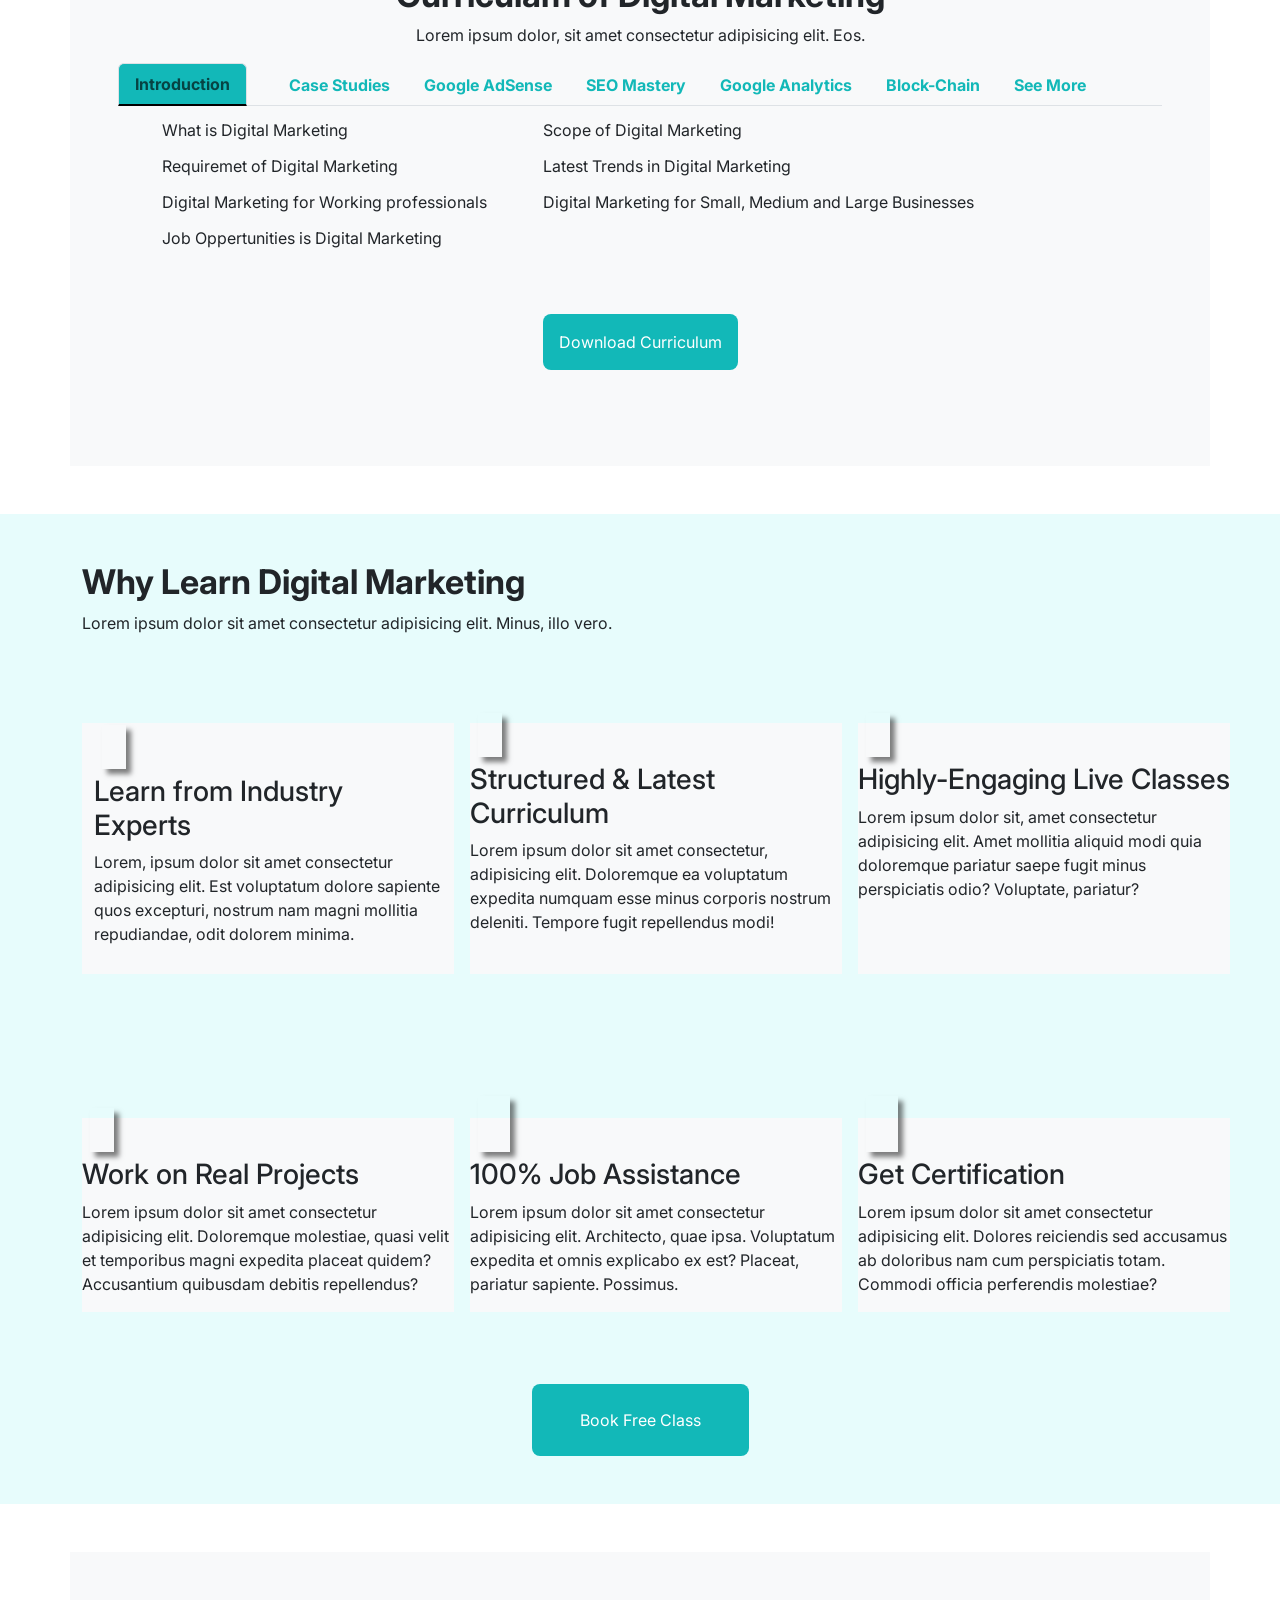
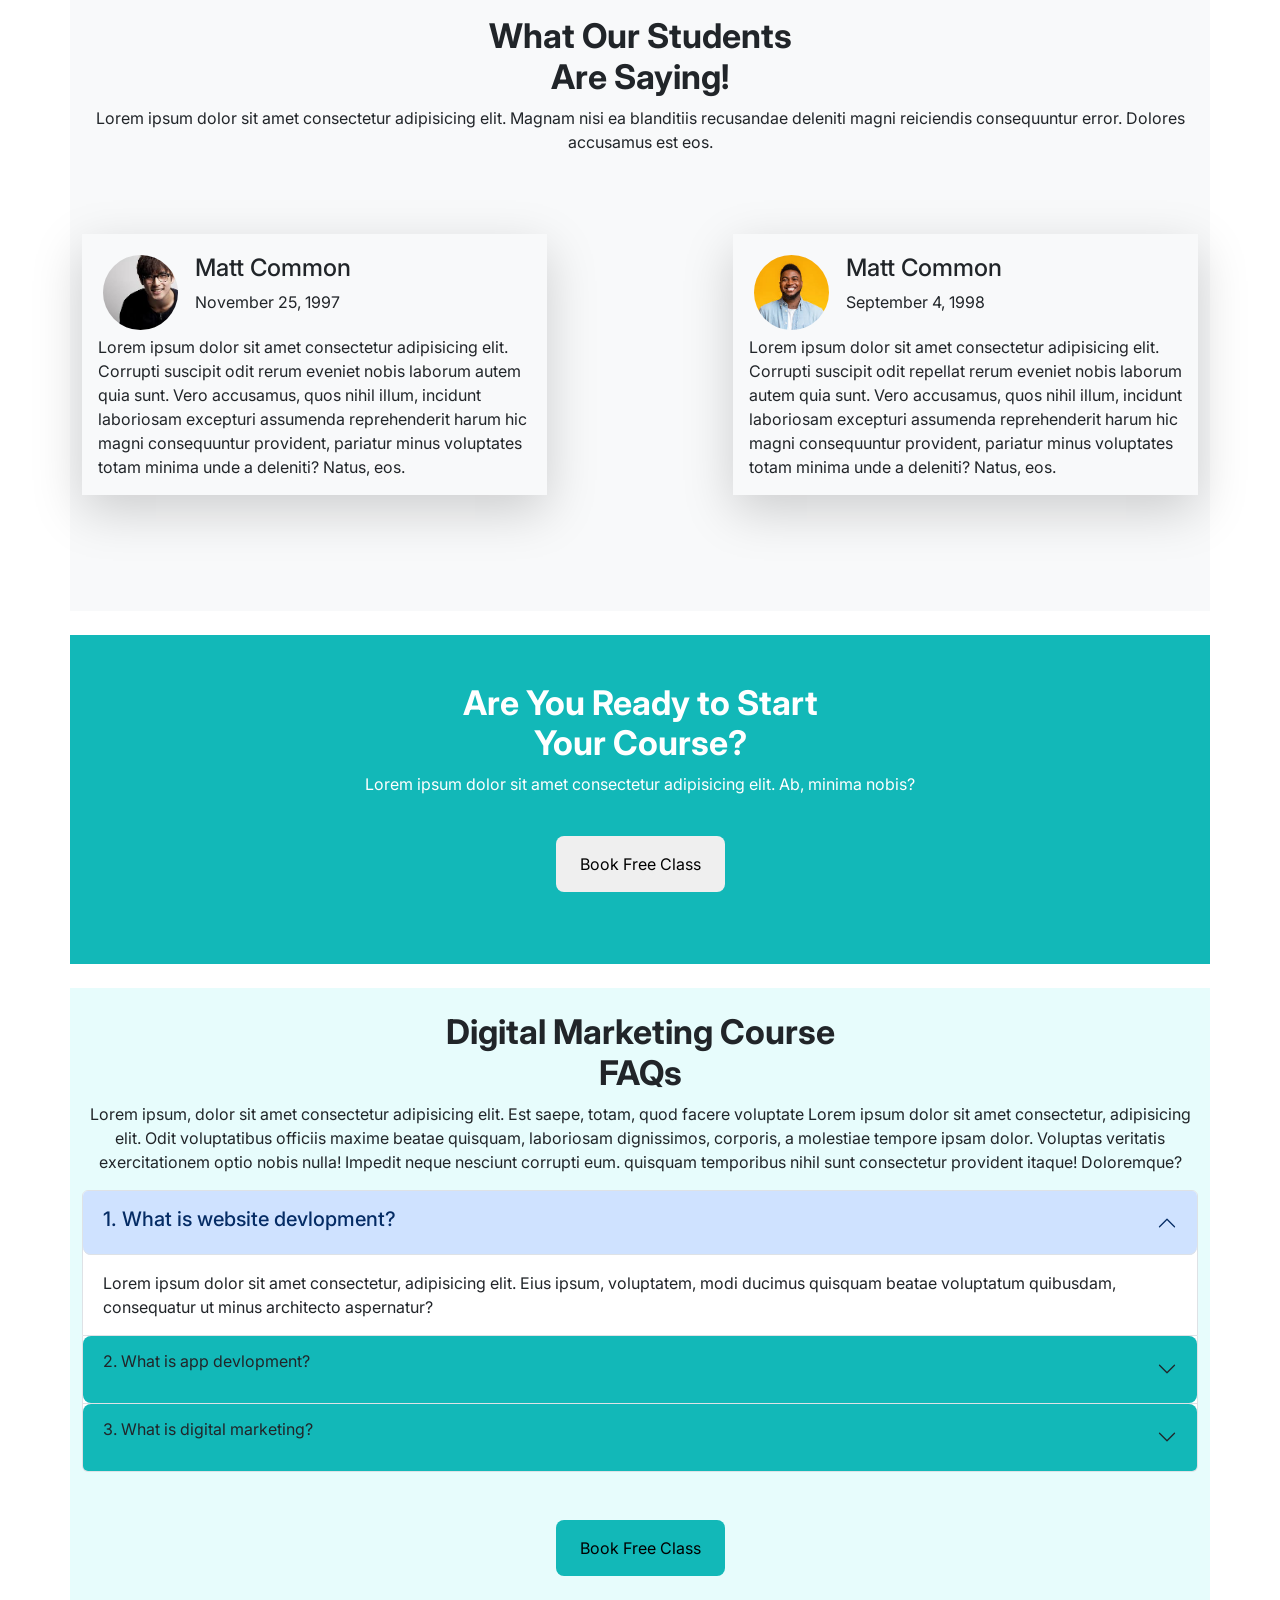
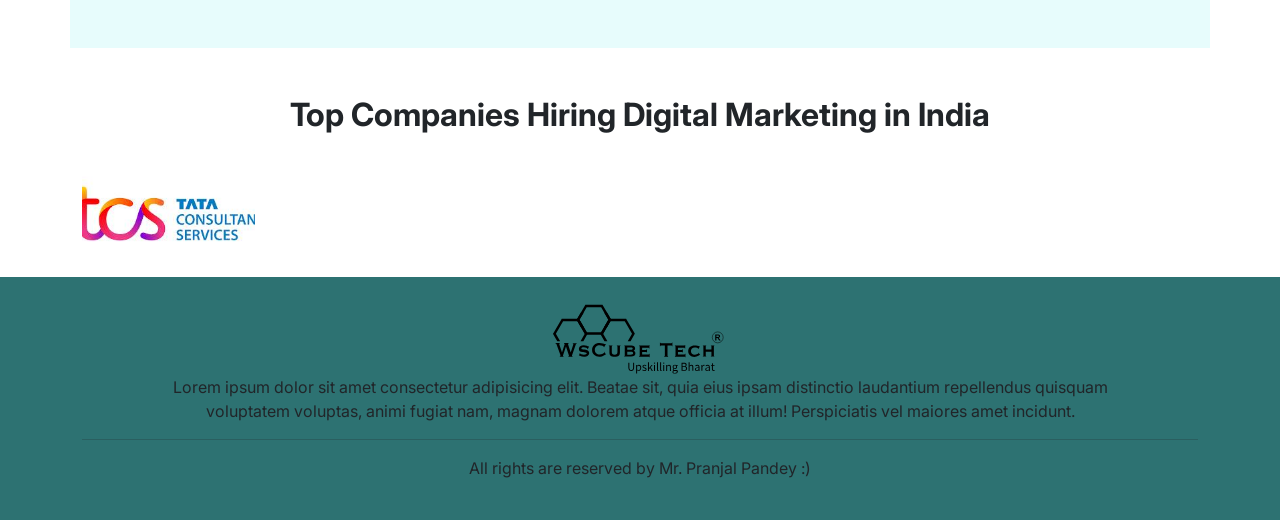
==== commit f605c92a: "Add files via upload" ====
--- a/index.html
+++ b/index.html
@@ -1,657 +1,657 @@
-<!DOCTYPE html>
-<html lang="en">
-
-<head>
-    <meta charset="UTF-8">
-    <meta name="viewport" content="width=device-width, initial-scale=1.0">
-    <link href="https://cdn.jsdelivr.net/npm/bootstrap@5.0.2/dist/css/bootstrap.min.css" rel="stylesheet"
-        integrity="sha384-EVSTQN3/azprG1Anm3QDgpJLIm9Nao0Yz1ztcQTwFspd3yD65VohhpuuCOmLASjC" crossorigin="anonymous">
-    <script src="https://kit.fontawesome.com/20c5dc237a.js" crossorigin="anonymous"></script>
-    <title>WsCube Tech</title>
-    <link rel="preconnect" href="https://fonts.googleapis.com">
-    <link rel="preconnect" href="https://fonts.gstatic.com" crossorigin>
-    <link
-        href="https://fonts.googleapis.com/css2?family=Inter:ital,opsz,wght@0,14..32,100..900;1,14..32,100..900&family=Poppins:ital,wght@0,100;0,200;0,300;0,400;0,500;0,600;0,700;0,800;0,900;1,100;1,200;1,300;1,400;1,500;1,600;1,700;1,800;1,900&family=Roboto:ital,wght@0,100..900;1,100..900&family=Source+Sans+3:ital,wght@0,200..900;1,200..900&display=swap"
-        rel="stylesheet">
-    <link rel="stylesheet" href="css/media.css">
-    <link rel="stylesheet" href="css/style.css">
-    <link rel="icon" href="images/logo.svg" type="image/x-icon">
-</head>
-
-<body>
-    <!--  Modal -->
-    <div class="modal fade" id="staticBackdrop" data-bs-backdrop="static" data-bs-keyboard="false" tabindex="-1"
-        aria-labelledby="staticBackdropLabel" aria-hidden="true">
-        <div class="modal-dialog">
-            <div class="modal-content">
-                <div class="modal-header">
-                    <h1 class="modal-title fs-5" id="staticBackdropLabel">Download Now</h1>
-                    <button type="button" class="btn-close" data-bs-dismiss="modal" aria-label="Close"></button>
-                </div>
-                <div class="modal-body">
-                    <form action="" class="bannerForm p-3 ">
-                        <h2>Download Confirmation</h2>
-                        <p>This document will download into the Chrome</p>
-                        <div class="mb-3">
-                            <label class="form-label">Name</label>
-                            <input type="text" class="form-control" id="exampleFormControlInput1" placeholder="Name">
-                        </div>
-                        <div class="mb-3">
-                            <label class="form-label">Email </label>
-                            <input type="email" class="form-control" id="exampleFormControlInput2"
-                                placeholder="name@example.com">
-                        </div>
-
-                        <div class=" mb-3">
-                            <label class="form-label"> Phone</label>
-
-                            <div class="input-group ">
-                                <span class="input-group-text">+91</span>
-                                <input type="text" class="form-control" id="floatingInputGroup1" placeholder="Phone">
-
-                            </div>
-                            <div class="mt-4">
-                                <button>Register Now</button>
-                            </div>
-                        </div>
-                    </form>
-                </div>
-
-            </div>
-        </div>
-    </div>
-    <!-- modal-2 for booking Demo -->
-    <div class="modal fade" id="demoNow" data-bs-backdrop="static" data-bs-keyboard="false" tabindex="-1"
-        aria-labelledby="staticBackdropLabel" aria-hidden="true">
-        <div class="modal-dialog">
-            <div class="modal-content">
-                <div class="modal-header">
-                    <h1 class="modal-title fs-5" id="staticBackdropLabel">Enquire Now</h1>
-                    <button type="button" class="btn-close" data-bs-dismiss="modal" aria-label="Close"></button>
-                </div>
-                <div class="modal-body">
-                    <form action="" class="bannerForm p-3 ">
-                        <h2>Book Your Free Class Now</h2>
-                        <p>2 days of free demo classes without paying in advance!</p>
-                        <div class="mb-3">
-                            <label class="form-label">Name</label>
-                            <input type="text" class="form-control" id="exampleFormControlInput1" placeholder="Name">
-                        </div>
-
-
-                        <div class=" mb-3">
-                            <label class="form-label"> Phone</label>
-
-                            <div class="input-group">
-                                <span class="input-group-text">+91</span>
-                                <input type="text" class="form-control" id="floatingInputGroup1" placeholder="Phone">
-
-                            </div>
-                            <div class="mt-4">
-                                <button>Register Now</button>
-                            </div>
-                        </div>
-                    </form>
-                </div>
-
-            </div>
-        </div>
-    </div>
-
-    <header class="container-fluid py-2 shadow-lg position-sticky bg-light top-0 ">
-        <div class="container">
-            <div class="row align-items-center">
-                <figure class="col-lg-6  mb-0 pb-0">
-                    <img class="logo" src="images/logo.svg" alt="">
-                </figure>
-                <div class="col-lg-6  btn-outer d-flex justify-content-end gap-4">
-
-                    <div><button class="btn btn-outline-success whatsappbtn"> <i class="fa-brands fa-whatsapp"></i> chat
-                            with us </button>
-                        <button class="btn btn-primary call"> <i class="fa-solid fa-phone"></i> call us</button>
-                    </div>
-                </div>
-            </div>
-        </div>
-
-    </header>
-
-    <section class="container-fluid py-lg-5 py-sm-4 py-3">
-
-        <div class="container">
-            <div class="row justify-content-between align-items-center">
-                <div class="col-lg-6 bannerContent">
-                    <h1>Career Oppertunities in <span>Digital Marketing</span></h1>
-                    <p>Digital marketing course so good, you only pay-after-placement</p>
-                    <ul class="m-0 p-0">
-                        <li class="mb-2"> <i class="fa-solid fa-circle-check"></i> Specialization: Performance Marketing
-                        </li>
-                        <li class="mb-2"> <i class="fa-solid fa-circle-check"></i> Min Salary of 4.5 LPA</li>
-                        <li class="mb-2"> <i class="fa-solid fa-circle-check"></i> 50 seats only</li>
-                    </ul>
-                    <div class="bannerContentBtn d-flex gap-4">
-                        <button data-bs-toggle="modal" data-bs-target="#demoNow">Book 2 Days Demo</button>
-                        <button data-bs-toggle="modal" data-bs-target="#staticBackdrop"><i
-                                class="fa-solid fa-download"></i> Download Curriculum</button>
-                    </div>
-                </div>
-                <div class="col-lg-5">
-                    <form action="" class="bannerForm shadow-lg ">
-                        <h2>Book Your Free Class Now</h2>
-                        <p>2 days of free demo classes without paying in advance!</p>
-                        <div class="mb-3">
-                            <label class="form-label">Name</label>
-                            <input type="text" class="form-control" id="exampleFormControlInput1" placeholder="Name">
-                        </div>
-                        <div class="mb-3">
-                            <label class="form-label">Email </label>
-                            <input type="email" class="form-control" id="exampleFormControlInput2"
-                                placeholder="name@example.com">
-                        </div>
-
-                        <div class=" mb-3">
-                            <label class="form-label"> Phone</label>
-
-                            <div class="input-group">
-                                <span class="input-group-text">+91</span>
-                                <input type="text" class="form-control" id="floatingInputGroup1" placeholder="Phone">
-
-                            </div>
-                            <div class="mt-4">
-                                <button>Register Now</button>
-                            </div>
-                        </div>
-                    </form>
-                </div>
-            </div>
-
-        </div>
-        <div class="container shadow-lg mt-5 ">
-            <div class="row p-4 counterSection">
-                <div class="col">
-                    <h1>1000+</h1>
-                    <p> students trained</p>
-                </div>
-                <div class="col">
-                    <h1>R 4.5 LPA</h1>
-                    <p>Students Trained</p>
-                </div>
-                <div class="col">
-                    <h1>320+</h1>
-                    <p>Recruiting Partners</p>
-                </div>
-                <div class="col">
-                    <h1>10:00 AM</h1>
-                    <p>Program Timings</p>
-                </div>
-                <div class="col">
-                    <h1>11th May</h1>
-                    <p>Next Batch Starts</p>
-                </div>
-
-            </div>
-        </div>
-    </section>
-    <section class=" container-fluid highlights-section py-5 shadow-lg">
-        <div class="container">
-            <div class="row mb-5">
-                <div class="col-12">
-                    <h2>Key Highlights of the Course</h2>
-                    <p>Lorem ipsum dolor sit, amet consectetur adipisicing elit. Quaerat, doloribus laudantium!</p>
-                </div>
-            </div>
-
-
-            <div class="row gy-4 align-items-center">
-
-                <div class=" col-lg-4 col-sm-6 col-12">
-                    <div class="bg-white p-1 highlightItems align-items-start d-flex gap-5">
-                        <p><i class="fa-solid fa-folder"></i></p>
-                        <div>
-                            <h4>Assignments & <br>Module Tests</h4>
-                            <p>Test your knowledge</p>
-                        </div>
-                    </div>
-                </div>
-                <div class=" col-lg-4 col-sm-6 col-12">
-                    <div class="bg-white p-1 highlightItems align-items-start d-flex gap-5">
-                        <p><i class="fa-solid fa-star"></i></p>
-                        <div>
-                            <h4>Industry Recognized<br>Certification</h4>
-                            <p>Stand out to your professional</p>
-                        </div>
-                    </div>
-                </div>
-                <div class=" col-lg-4 col-sm-6 col-12">
-                    <div class="bg-white p-1 highlightItems align-items-start d-flex gap-5">
-                        <p><i class="fa-solid fa-video"></i></p>
-                        <div>
-                            <h4>Live Classes & <br>Recorded Lectures</h4>
-                            <p>Best of both worlds of learning </p>
-                        </div>
-                    </div>
-                </div>
-                <div class=" col-lg-4 col-sm-6 col-12">
-                    <div class="bg-white p-1 highlightItems align-items-start d-flex gap-5">
-                        <p><i class="fa-solid fa-download"></i></p>
-                        <div>
-                            <h4>Downloadable <br>Content</h4>
-                            <p>With lifetime access</p>
-                        </div>
-                    </div>
-                </div>
-                <div class=" col-lg-4 col-sm-6 col-12">
-                    <div class="bg-white p-1 highlightItems align-items-start d-flex gap-5">
-                        <p><i class="fa-solid fa-folder"></i></p>
-                        <div>
-                            <h4>6 Industry Level <br>Projects</h4>
-                            <p>Get practical skills</p>
-                        </div>
-                    </div>
-                </div>
-                <div class=" col-lg-4 col-sm-6 col-12">
-                    <div class="bg-white p-1 highlightItems align-items-start d-flex gap-5">
-                        <p><i class="fa-solid fa-rocketchat"></i></p>
-                        <div>
-                            <h4>4 Live Doubt Clearing <br>Sessions</h4>
-                            <p>Gain a clear understanding</p>
-                        </div>
-                    </div>
-                </div>
-            </div>
-            <div class="highlightsButton d-flex justify-content-center">
-                <button class=" py-3 my-5 px-5 ">Book Free Class</button>
-            </div>
-        </div>
-
-    </section>
-    <section class="container-fluid marketing-section py-5 bg-white">
-        <div class="container">
-             <div class="row text-center py-5">
-                <h1 >Top career options in <br>Digital Marketing</h1>
-                <p>Lorem ipsum dolor sit amet consectetur adipisicing elit. Animi, sapiente ipsam!</p>
-            </div>
-            <div class="row  g-4">
-                <div class="digitalMarketing col-lg-3 col-sm-6 shadow ">
-                    <div class="marketingImages p-4">
-                        <p><i class="fa-solid fa-pen-to-square"></i></p>
-                        <h3>Content Marketer</h3>
-                        <p>Lorem, ipsum dolor sit amet consectetur adipisicing elit. voluptatibus consectetur
-                            reprehenderit laudantium, saepe ab harum.</p>
-                    </div>
-
-                </div>
-                <div class="digitalMarketing col-lg-3 col-sm-6 shadow">
-                    <div class="marketingImages p-4">
-                        <p><i class="fa-solid fa-magnifying-glass"></i></p>
-                        <h3>SEO Specialist</h3>
-                        <p>Lorem, ipsum dolor sit amet consectetur adipisicing elit. voluptatibus consectetur onsectetur adipisicing elit. voluptatibus consectetur
-                            reprehenderit laudantium, saepe ab harum.</p>
-                    </div>
-
-                </div>
-                <div class="digitalMarketing col-lg-3 col-sm-6 shadow">
-                    <div class="marketingImages p-4">
-                        <p><i class="fa-solid fa-people-group"></i></p>
-                        <h3>Social Media Manager</h3>
-                        <p>Lorem, ipsum dolor sit amet consectetur  adipisicing elit. voluptatibus consectetur  adipisicing elit. voluptatibus consectetur
-                            reprehenderit laudantium, saepe ab harum.</p>
-                    </div>
-
-                </div>
-                <div class=" digitalMarketing col-lg-3 col-sm-6 shadow">
-                    <div class="marketingImages p-4">
-                        <p><i class="fa-brands fa-facebook-messenger"></i></p>
-                        <h3>Marketing Analyst</h3>
-                        <p>Lorem, ipsum dolor sit amet consectetur adipisicing elit. Tenetur corrupti itaque,
-                            voluptatibus consectetur reprehenderit laudantium, saepe ab harum.</p>
-                    </div>
-
-                </div>
-            </div>
-        </div>
-    </section>
-    <!-- certification section  -->
-    <section class="certification conatiner-fluid my-5">
-        <div class="container">
-           
-            <div class="row py-5 my-4  align-items-center">
-                <div class="col-lg-6  ">
-                    <div class="certificationContent my-5">
-                        <h1>Get Certified</h1>
-                        <p>Lorem ipsum dolor sit amet consectetur, adipisicing elit. Molestiae quis, odio provident
-                            omnis id
-                            dolor ipsa natus nesciunt? Ut quia assumenda quas.</p>
-                    </div>
-                    <div class="cer-rows d-flex flex-column gap-5">
-                        <div
-                            class="d-flex gap-3 justify-content-flex-start align-items-center certification-line bg-light ">
-                            <div class="certificationLinks gx-5">
-                                <p><i class="fa-brands fa-instagram p-4"></i></p>
-                            </div>
-                            <div class="gx-3">
-                                <h3>Official and Verified</h3>
-                                <p>Lorem ipsum dolor sit amet consectetur adipisicing elit. Rem, nesciunt ut.</p>
-                            </div>
-                        </div>
-                        <div
-                            class="d-flex gap-3 justify-content-flex-start align-items-center certification-line bg-light ">
-                            <div class="certificationLinks gx-5">
-                                <p><i class="fa-solid fa-paper-plane p-4"></i></p>
-                            </div>
-                            <div class="gx-3">
-                                <h3>Easily Shareable</h3>
-                                <p>Lorem ipsum dolor sit amet consectetur adipisicing elit. Rem, nesciunt ut.</p>
-                            </div>
-                        </div>
-                        <div
-                            class="d-flex gap-3 justify-content-flex-start align-items-center certification-line bg-light ">
-                            <div class="certificationLinks gx-5">
-                                <p><i class="fa-brands fa-facebook-messenger p-4"></i></p>
-                            </div>
-                            <div class="gx-3">
-                                <h3>Career Shifting</h3>
-                                <p>Lorem ipsum dolor sit amet consectetur adipisicing elit. Rem, nesciunt ut.</p>
-                            </div>
-                        </div>
-                    </div>
-
-
-                    <button class="certificationButton m-5 px-5 py-3">Book Free Class</button>
-
-
-                </div>
-                <div class="col-lg-6  d-flex justify-content-end certificationImage">
-                    <img src="https://courses.wscubetech.com/s/pages/assets/images/certificate_2.gif" alt=""
-                        class="img-fluid ">
-                </div>
-            </div>
-        </div>
-    </section>
-    <!-- digital marketing  -->
-    <section class="container-fluid">
-        <div class="container my-5 p-5 bg-light ">
-            <div class="row curriculum">
-                <div class="text-center">
-                    <h1>Curriculam of Digital Marketing</h1>
-                    <p>Lorem ipsum dolor, sit amet consectetur adipisicing elit. Eos.</p>
-                </div>
-                <div class="tabbings">
-                    <nav>
-                        <div class="nav nav-tabs my-tabbings" id="nav-tab" role="tablist">
-                            <button class="nav-link active" id="nav-home-tab" data-bs-toggle="tab"
-                                data-bs-target="#nav-home" type="button" role="tab" aria-controls="nav-home"
-                                aria-selected="true">Introduction</button>
-                            <button class="nav-link" id="nav-profile-tab" data-bs-toggle="tab"
-                                data-bs-target="#nav-profile" type="button" role="tab" aria-controls="nav-profile"
-                                aria-selected="false">Case Studies</button>
-                            <button class="nav-link" id="nav-contact-tab" data-bs-toggle="tab"
-                                data-bs-target="#nav-contact" type="button" role="tab" aria-controls="nav-contact"
-                                aria-selected="false">Google AdSense</button>
-                            <button class="nav-link" id="nav-seo-tab" data-bs-toggle="tab"
-                                data-bs-target="#nav-seo" type="button" role="tab" aria-controls="nav-seo"
-                                aria-selected="false">SEO Mastery</button>
-                            <button class="nav-link" id="nav-analic-tab" data-bs-toggle="tab"
-                                data-bs-target="#nav-analic" type="button" role="tab" aria-controls="nav-analic"
-                                aria-selected="false">Google Analytics</button>
-                            <button class="nav-link" id="nav-disabled-tab" data-bs-toggle="tab"
-                                data-bs-target="#nav-bchain" type="button" role="tab" aria-controls="nav-bchain"
-                                aria-selected="false">Block-Chain</button>
-                            <button class="nav-link" id="nav-more-tab" data-bs-toggle="tab"
-                                data-bs-target="#nav-more" type="button" role="tab" aria-controls="nav-more"
-                                aria-selected="false">   See More</button>
-                        </div>
-                    </nav>
-                    <div class="tab-content" id="nav-tabContent">
-                        <div class="tab-pane fade show active " id="nav-home" role="tabpanel"
-                            aria-labelledby="nav-home-tab" tabindex="0">
-                            <div class="listed-items d-flex">
-                                <div >
-                                    <ul>
-                                        <li><i class="fa-regular fa-circle-check"></i>
-                                            What is Digital Marketing </li>
-                                        <li><i class="fa-regular fa-circle-check"></i>
-                                            Requiremet of Digital Marketing </li>
-                                        <li><i class="fa-regular fa-circle-check"></i>
-                                            Digital Marketing for Working professionals </li>
-                                        <li><i class="fa-regular fa-circle-check"></i>
-                                            Job Oppertunities is Digital Marketing
-                                        </li>
-                                    </ul>
-                                </div>
-                                <div>
-                                    <ul>
-                                        <li><i class="fa-regular fa-circle-check"></i>
-                                        Scope of Digital Marketing
-                                    </li>
-                                    <li><i class="fa-regular fa-circle-check"></i> 
-                                        Latest Trends in Digital Marketing
-                                    </li>
-                                    <li><i class="fa-regular fa-circle-check"></i> 
-                                        Digital Marketing for Small, Medium and Large Businesses
-                                    </li>
-                                    </ul>
-                                </div>
-                            </div>
-                        </div>
-                        <div class="tab-pane fade" id="nav-profile" role="tabpanel" aria-labelledby="nav-profile-tab"
-                            tabindex="0">Lorem ipsum dolor sit amet consectetur, adipisicing elit. Aliquam molestiae, non voluptas sint possimus cum doloremque odit, veniam ex quae debitis voluptates tenetur. Eligendi eveniet modi aliquam? Iste sed debitis eveniet! Consectetur fuga sapiente maxime, quasi, cum ut sed voluptates iste nam maiores quaerat, debitis consequatur animi laboriosam quas voluptas eos commodi neque voluptatum. Repellendus.</div>
-                        <div class="tab-pane fade" id="nav-contact" role="tabpanel" aria-labelledby="nav-contact-tab"
-                            tabindex="0">Lorem ipsum dolor sit amet consectetur adipisicing elit. Autem vel eius aliquid molestiae, ea ipsam perferendis, molestias modi voluptatem quisquam aliquam, asperiores eligendi esse consequatur ex. Similique recusandae voluptatem cumque eveniet error enim tenetur. Nostrum saepe repudiandae maxime autem voluptatibus. Magni vel nobis facere laudantium, explicabo dolorum architecto, dignissimos harum cumque laboriosam molestias mollitia ab repellat officia quod et sed, cum ad vero sit neque corporis tempora natus voluptatem. Doloribus porro modi voluptates saepe inventore adipisci accusamus minus nemo quos, tenetur molestias fugit delectus distinctio possimus. Facilis, illum.</div>
-                        <div class="tab-pane fade" id="nav-seo" role="tabpanel" aria-labelledby="nav-seo-tab"
-                            tabindex="0">Lorem ipsum dolor sit, amet consectetur adipisicing elit. Alias incidunt eum ratione consectetur cum, reprehenderit nisi quam id iure consequuntur, recusandae aut sit commodi reiciendis provident eos aliquam harum tempore quia, vitae tenetur voluptas deleniti nesciunt cumque. Doloremque ipsa, obcaecati numquam quo id quaerat perspiciatis nisi labore, molestiae suscipit inventore blanditiis ab veniam. Neque, molestias. Sint similique possimus quos in odit praesentium rerum animi deleniti labore beatae quas omnis officia voluptas sunt ipsam architecto accusantium, sapiente nam repellendus cumque qui corrupti dolor. Saepe, rerum, amet dolores illum, repudiandae animi doloremque totam expedita veniam dolor in. Iure nostrum odio odit autem! </div>
-                        <div class="tab-pane fade" id="nav-analic" role="tabpanel" aria-labelledby="nav-analic-tab"
-                            tabindex="0">Lorem, ipsum dolor sit amet consectetur adipisicing elit. Sunt iste recusandae dolor, necessitatibus ipsam repellat explicabo, nulla illo, maiores sequi modi? Fugit consequuntur quidem provident explicabo debitis molestiae cumque ea dolore quas delectus perspiciatis, sint pariatur magnam natus saepe beatae a culpa hic, porro minus veniam at! Dolor aperiam quibusdam velit placeat, provident ratione inventore accusantium iure perspiciatis similique sint illo, atque dolore facere. Natus quos corrupti dolor molestias illo molestiae? Reiciendis odio doloribus, omnis temporibus illum odit sapiente. Officia, consectetur unde? Praesentium eligendi voluptatem temporibus? Eius, ipsa nisi recusandae quisquam libero totam, quia facilis repellat non eaque nemo sequi! </div>
-                        <div class="tab-pane fade" id="nav-bchain" role="tabpanel" aria-labelledby="nav-bchain-tab"
-                            tabindex="0">Lorem ipsum dolor, sit amet consectetur adipisicing elit. Hic, ut natus unde fugit vel assumenda sequi soluta nemo optio minima iure dignissimos perferendis blanditiis rerum magnam necessitatibus quisquam, praesentium quam. Et facilis maiores praesentium dolore laboriosam quisquam possimus quaerat hic iusto distinctio iste, explicabo impedit. Magnam eligendi obcaecati explicabo architecto, deleniti perferendis accusamus quidem aliquid esse ad eos corrupti dignissimos iste, impedit aut necessitatibus atque voluptatum reiciendis. Amet, adipisci aliquam suscipit maiores doloribus sapiente dolorem molestias aliquid saepe reprehenderit quaerat fugiat repellendus et neque doloremque tenetur laborum iusto, repellat voluptatum corrupti odit alias. Modi veniam nostrum ad, iusto cupiditate corrupti? </div>
-                        <div class="tab-pane fade" id="nav-more" role="tabpanel" aria-labelledby="nav-more-tab"
-                            tabindex="0">Lorem ipsum dolor, sit amet consectetur adipisicing elit. Hic, ut natus unde fugit vel assumenda sequi soluta nemo optio minima iure dignissimos perferendis blanditiis rerum magnam necessitatibus quisquam, praesentium quam. Et facilis maiores praesentium dolore laboriosam quisquam possimus quaerat hic iusto distinctio iste, explicabo impedit. Magnam eligendi obcaecati explicabo architecto, deleniti perferendis accusamus quidem aliquid esse ad eos corrupti dignissimos iste, impedit aut necessitatibus atque voluptatum reiciendis. Amet, adipisci aliquam suscipit maiores doloribus sapiente dolorem molestias aliquid saepe reprehenderit quaerat fugiat repellendus et neque doloremque tenetur laborum iusto, repellat voluptatum corrupti odit alias. Modi veniam nostrum ad, iusto cupiditate corrupti? </div>
-                    </div>
-                </div>
-            </div>
-            <div class="text-center"> <button class="py-3 px-3  my-5 curriculumButton">Download Curriculum</button>
-            </div>
-        </div>
-
-    </section>
-    <!-- why learn digi-marketing  -->
-    <section class="container-fluid whyDigi">
-        <div class="container my-5 py-5">
-            <div class="row ">
-                <div>
-                    <h1>Why Learn Digital Marketing</h1>
-                    <p>Lorem ipsum dolor sit amet consectetur adipisicing elit. Minus, illo vero.</p>
-                </div>
-                <div class="d-flex gap-3 py-4 my-5">
-                    
-                    <div class="col-lg-4 bg-light whyDigi-boxes">
-                        <p><i class="fa-solid fa-user-group "></i></p>
-                        <h3>Learn from Industry Experts</h3>
-                        <p>Lorem, ipsum dolor sit amet consectetur adipisicing elit. Est voluptatum dolore sapiente quos excepturi, nostrum nam magni mollitia repudiandae, odit dolorem minima. </p>
-                    </div>
-                    <div class="col-lg-4 bg-light">
-                        <p><i class="fa-solid fa-desktop  "></i></p>
-                        <h3>Structured & Latest Curriculum</h3>
-                        <p>Lorem ipsum dolor sit amet consectetur, adipisicing elit. Doloremque ea voluptatum expedita numquam esse minus corporis nostrum deleniti. Tempore fugit repellendus modi! </p>
-                    </div>
-                    <div class="col-lg-4 bg-light">
-                        <p><i class="fa-solid fa-circle-play"></i></p>
-                        <h3>Highly-Engaging Live Classes</h3>
-                        <p>Lorem ipsum dolor sit, amet consectetur adipisicing elit. Amet mollitia aliquid modi quia doloremque pariatur saepe fugit minus perspiciatis odio? Voluptate, pariatur? </p>
-                    </div>
-                </div>
-                <div class="d-flex gap-3 py-4 my-5 whyDigi-boxes">
-                    <div class="col-lg-4 bg-light">
-                        <p><i class="fa-solid fa-file-lines "></i></p>
-                        <h3>Work on Real Projects</h3>
-                        <p>Lorem ipsum dolor sit amet consectetur adipisicing elit. Doloremque molestiae, quasi velit et temporibus magni expedita placeat quidem? Accusantium quibusdam debitis repellendus? </p>
-                    </div>
-                    <div class="col-lg-4 bg-light">
-                        <p><i class="fa-solid fa-id-card px-3 pt-4"></i></p>
-                        <h3>100% Job Assistance</h3>
-                        <p>Lorem ipsum dolor sit amet consectetur adipisicing elit. Architecto, quae ipsa. Voluptatum expedita et omnis explicabo ex est? Placeat, pariatur sapiente. Possimus.</p>
-                    </div>
-                    <div class="col-lg-4 bg-light">
-                        <p><i class="fa-solid fa-certificate px-3 pt-4"></i></p>
-                        <h3>Get Certification</h3>
-                        <p>Lorem ipsum dolor sit amet consectetur adipisicing elit. Dolores reiciendis sed accusamus ab doloribus nam cum perspiciatis totam. Commodi officia perferendis molestiae?</p>
-                    </div>
-                </div>
-                <div class="text-center">
-                    <button class="py-4 px-5 whyButton">Book Free Class</button>
-                </div>
-            </div>
-        </div>
-    </section>
-
-    <section class="container-fluid">
-        <div class="container py-5 bg-light">
-            <div class="row my-3 what">
-                <div class="students text-center">
-                    <h1>What Our Students <br> Are Saying!</h1>
-                    <p>Lorem ipsum dolor sit amet consectetur adipisicing elit. Magnam nisi ea blanditiis recusandae
-                        deleniti magni reiciendis consequuntur error. Dolores accusamus est eos.</p>
-
-                </div>
-                <div class="d-flex my-3  justify-content-between  py-5  gap-5 mb-1 ">
-                    <div class="col-lg-5 col-sm-2 shadow-lg p-3 ">
-                        <div class="profile d-flex align-items-center ">
-                            <div><img src="images/profile1.png" alt=""></div>
-                            <div class="dob "><h4>Matt Common</h4>
-                            <p>November 25, 1997</p></div>
-                        </div>
-                        <div>Lorem ipsum dolor sit amet consectetur adipisicing elit. Corrupti suscipit odit rerum
-                            eveniet nobis laborum autem quia sunt. Vero accusamus, quos nihil illum, incidunt
-                            laboriosam excepturi assumenda reprehenderit harum hic magni consequuntur provident,
-                            pariatur minus voluptates totam minima unde a deleniti? Natus, eos.</div>
-                    </div>
-                    <div class="col-lg-5 p-3 col-sm-2 shadow-lg">
-                        <div class="profile d-flex align-items-center">
-                            <div><img src="images/profile2.png" alt=""></div>
-                            <div class="dob"><h4>Matt Common</h4>
-                            <p>September 4, 1998</p></div>
-                        </div>
-                        <div>Lorem ipsum dolor sit amet consectetur adipisicing elit. Corrupti suscipit odit repellat
-                            rerum eveniet nobis laborum autem quia sunt. Vero accusamus, quos nihil illum, incidunt
-                            laboriosam excepturi assumenda reprehenderit harum hic magni consequuntur provident,
-                            pariatur minus voluptates totam minima unde a deleniti? Natus, eos.</div>
-                    </div>
-
-
-                </div>
-            </div>
-        </div>
-
-    </section>
-    <section class="container-fluid">
-        <div class="container  ReadyClass">
-            <div class="row text-center my-4 py-5">
-                <h2>Are You Ready to Start <br>Your Course?</h2>
-                <p>Lorem ipsum dolor sit amet consectetur adipisicing elit. Ab, minima nobis?</p>
-                <div class="readyButton my-4"><button class=" py-3 px-4">Book Free Class</button></div>
-            </div>
-        </div>
-    </section>
-    <section class="container-fluid">
-        <div class="container my-4">
-            <div class="row py-4 faqs">
-                <div class="text-center">
-                    <h2>Digital Marketing Course <br> FAQs</h2>
-                    <p>Lorem ipsum, dolor sit amet consectetur adipisicing elit. Est saepe, totam, quod facere voluptate Lorem ipsum dolor sit amet consectetur, adipisicing elit. Odit voluptatibus officiis maxime beatae quisquam, laboriosam dignissimos, corporis, a molestiae tempore ipsam dolor. Voluptas veritatis exercitationem optio nobis nulla! Impedit neque nesciunt corrupti eum.
-                        quisquam temporibus nihil sunt consectetur provident itaque! Doloremque?</p>
-                </div>
-                <div>
-                    <div class="accordion" id="accordionExample">
-                        <div class="accordion-item">
-                            <h2 class="accordion-header">
-                                <button class="accordion-button" type="button" data-bs-toggle="collapse"
-                                    data-bs-target="#collapseOne" aria-expanded="true" aria-controls="collapseOne">
-                                    <h5>1. What is website devlopment?</h5>
-                                </button>
-                            </h2>
-                            <div id="collapseOne" class="accordion-collapse collapse show"
-                                data-bs-parent="#accordionExample">
-                                <div class="accordion-body">
-                                    Lorem ipsum dolor sit amet consectetur, adipisicing elit. Eius ipsum, voluptatem, modi ducimus quisquam beatae voluptatum quibusdam, consequatur ut minus architecto aspernatur?
-                                </div>
-                            </div>
-                        </div>
-                        <div class="accordion-item">
-                            <h2 class="accordion-header">
-                                <button class="accordion-button collapsed" type="button" data-bs-toggle="collapse"
-                                    data-bs-target="#collapseTwo" aria-expanded="false" aria-controls="collapseTwo">
-                                    <p>2. What is app devlopment?</p> 
-                                </button>
-                            </h2>
-                            <div id="collapseTwo" class="accordion-collapse collapse"
-                                data-bs-parent="#accordionExample">
-                                <div class="accordion-body">
-                                    Lorem ipsum dolor sit amet, consectetur adipisicing elit. Hic ex vero nihil suscipit quos, similique cupiditate eum obcaecati! Quo architecto id necessitatibus ullam debitis numquam aliquid? Modi nihil illum placeat quidem enim. Et?
-                                </div>
-                            </div>
-                        </div>
-                        <div class="accordion-item">
-                            <h2 class="accordion-header">
-                                <button class="accordion-button collapsed" type="button" data-bs-toggle="collapse"
-                                    data-bs-target="#collapseThree" aria-expanded="false" aria-controls="collapseThree">
-                                    <p>3. What is digital marketing?</p>
-                                </button>
-                            </h2>
-                            <div id="collapseThree" class="accordion-collapse collapse"
-                                data-bs-parent="#accordionExample">
-                                <div class="accordion-body">
-                                    Lorem ipsum dolor sit amet consectetur adipisicing elit. Odio ipsam incidunt, facere quidem illo numquam non minima, aperiam ea soluta id quia beatae tenetur recusandae aliquid iste ab dignissimos totam fugit. Ab, et?
-                                </div>
-                            </div>
-                        </div>
-                    </div>
-                </div>
-                <div class="text-center faqs"><button class="py-3 px-4 my-5">Book Free Class</button></div>
-
-            </div>
-        </div>
-    </section>
-    <section class="container-fluid ">
-        <div class="container">
-            <div class="row py-4 companies-logo">
-                <div class="text-center">
-                    <h2>Top Companies Hiring Digital Marketing in India</h2>
-                </div>
-                
-            </div>
-            <div class="row g-3 align-items-center">
-                <div class="col-sm-2"><img src="images/logo1.png" class="img-fluid" alt=""></div>
-                <div class="col-sm-2">
-                    <img src="https://images.seeklogo.com/logo-png/34/2/redbus-logo-png_seeklogo-347983.png" class="img-fluid" alt="">
-                </div>
-                <div class="col-sm-2">
-                    <img src="https://damassets.autodesk.net/content/dam/mgs/mgs/brand-elements/autodesk logo/logo-formats-4colorR1-1378x400.jpg" alt="" class="img-fluid"></div>
-                <div class="col-sm-2"><img src="https://sellonboard.com/wp-content/uploads/2021/09/instamojo.png" class="img-fluid" alt=""></div>
-
-                <div class="col-sm-2"><img src="https://upload.wikimedia.org/wikipedia/commons/thumb/9/95/Infosys_logo.svg/1280px-Infosys_logo.svg.png" class="img-fluid" alt=""></div>
-                <div class="col-sm-2"><img src="https://upload.wikimedia.org/wikipedia/commons/a/a0/Wipro_Primary_Logo_Color_RGB.svg" class="img-fluid" alt=""></div>
-            </div>
-        </div>
-    </section>
-
-    <footer class="container-fluid">
-        <div class="container mt-3">
-            <div class="ro py-4 m">
-                <div class="text-center">
-                    <img src="images/logo.svg" alt="">
-                    <p>Lorem ipsum dolor sit amet consectetur adipisicing elit. Beatae sit, quia eius ipsam distinctio
-                        laudantium repellendus quisquam <br>voluptatem voluptas, animi fugiat nam, magnam dolorem atque
-                        officia at illum! Perspiciatis vel maiores amet incidunt.</p>
-                    <hr>
-                    <p>All rights are reserved by Mr. Pranjal Pandey :&#41; </p>
-                </div>
-            </div>
-        </div>
-
-    </footer>
-    <script src="https://cdn.jsdelivr.net/npm/bootstrap@5.0.2/dist/js/bootstrap.bundle.min.js"
-        integrity="sha384-MrcW6ZMFYlzcLA8Nl+NtUVF0sA7MsXsP1UyJoMp4YLEuNSfAP+JcXn/tWtIaxVXM"
-        crossorigin="anonymous"></script>
-</body>
-
-</htm
+<!DOCTYPE html>
+<html lang="en">
+
+<head>
+    <meta charset="UTF-8">
+    <meta name="viewport" content="width=device-width, initial-scale=1.0">
+    <link href="https://cdn.jsdelivr.net/npm/bootstrap@5.0.2/dist/css/bootstrap.min.css" rel="stylesheet"
+        integrity="sha384-EVSTQN3/azprG1Anm3QDgpJLIm9Nao0Yz1ztcQTwFspd3yD65VohhpuuCOmLASjC" crossorigin="anonymous">
+    <script src="https://kit.fontawesome.com/20c5dc237a.js" crossorigin="anonymous"></script>
+    <title>WsCube Tech</title>
+    <link rel="preconnect" href="https://fonts.googleapis.com">
+    <link rel="preconnect" href="https://fonts.gstatic.com" crossorigin>
+    <link
+        href="https://fonts.googleapis.com/css2?family=Inter:ital,opsz,wght@0,14..32,100..900;1,14..32,100..900&family=Poppins:ital,wght@0,100;0,200;0,300;0,400;0,500;0,600;0,700;0,800;0,900;1,100;1,200;1,300;1,400;1,500;1,600;1,700;1,800;1,900&family=Roboto:ital,wght@0,100..900;1,100..900&family=Source+Sans+3:ital,wght@0,200..900;1,200..900&display=swap"
+        rel="stylesheet">
+    <link rel="stylesheet" href="css/media.css">
+    <link rel="stylesheet" href="css/style.css">
+    <link rel="icon" href="images/logo.svg" type="image/x-icon">
+</head>
+
+<body>
+    <!--  Modal -->
+    <div class="modal fade" id="staticBackdrop" data-bs-backdrop="static" data-bs-keyboard="false" tabindex="-1"
+        aria-labelledby="staticBackdropLabel" aria-hidden="true">
+        <div class="modal-dialog">
+            <div class="modal-content">
+                <div class="modal-header">
+                    <h1 class="modal-title fs-5" id="staticBackdropLabel">Download Now</h1>
+                    <button type="button" class="btn-close" data-bs-dismiss="modal" aria-label="Close"></button>
+                </div>
+                <div class="modal-body">
+                    <form action="" class="bannerForm p-3 ">
+                        <h2>Download Confirmation</h2>
+                        <p>This document will download into the Chrome</p>
+                        <div class="mb-3">
+                            <label class="form-label">Name</label>
+                            <input type="text" class="form-control" id="exampleFormControlInput1" placeholder="Name">
+                        </div>
+                        <div class="mb-3">
+                            <label class="form-label">Email </label>
+                            <input type="email" class="form-control" id="exampleFormControlInput2"
+                                placeholder="name@example.com">
+                        </div>
+
+                        <div class=" mb-3">
+                            <label class="form-label"> Phone</label>
+
+                            <div class="input-group ">
+                                <span class="input-group-text">+91</span>
+                                <input type="text" class="form-control" id="floatingInputGroup1" placeholder="Phone">
+
+                            </div>
+                            <div class="mt-4">
+                                <button>Register Now</button>
+                            </div>
+                        </div>
+                    </form>
+                </div>
+
+            </div>
+        </div>
+    </div>
+    <!-- modal-2 for booking Demo -->
+    <div class="modal fade" id="demoNow" data-bs-backdrop="static" data-bs-keyboard="false" tabindex="-1"
+        aria-labelledby="staticBackdropLabel" aria-hidden="true">
+        <div class="modal-dialog">
+            <div class="modal-content">
+                <div class="modal-header">
+                    <h1 class="modal-title fs-5" id="staticBackdropLabel">Enquire Now</h1>
+                    <button type="button" class="btn-close" data-bs-dismiss="modal" aria-label="Close"></button>
+                </div>
+                <div class="modal-body">
+                    <form action="" class="bannerForm p-3 ">
+                        <h2>Book Your Free Class Now</h2>
+                        <p>2 days of free demo classes without paying in advance!</p>
+                        <div class="mb-3">
+                            <label class="form-label">Name</label>
+                            <input type="text" class="form-control" id="exampleFormControlInput1" placeholder="Name">
+                        </div>
+
+
+                        <div class=" mb-3">
+                            <label class="form-label"> Phone</label>
+
+                            <div class="input-group">
+                                <span class="input-group-text">+91</span>
+                                <input type="text" class="form-control" id="floatingInputGroup1" placeholder="Phone">
+
+                            </div>
+                            <div class="mt-4">
+                                <button>Register Now</button>
+                            </div>
+                        </div>
+                    </form>
+                </div>
+
+            </div>
+        </div>
+    </div>
+
+    <header class="container-fluid py-2 shadow-lg position-sticky bg-light top-0 ">
+        <div class="container">
+            <div class="row align-items-center">
+                <figure class="col-lg-6  mb-0 pb-0">
+                    <img class="logo" src="images/logo.svg" alt="">
+                </figure>
+                <div class="col-lg-6  btn-outer d-flex justify-content-end gap-4">
+
+                    <div><button class="btn btn-outline-success whatsappbtn"> <i class="fa-brands fa-whatsapp"></i> chat
+                            with us </button>
+                        <button class="btn btn-primary call"> <i class="fa-solid fa-phone"></i> call us</button>
+                    </div>
+                </div>
+            </div>
+        </div>
+
+    </header>
+
+    <section class="container-fluid py-lg-5 py-sm-4 py-3">
+
+        <div class="container">
+            <div class="row justify-content-between align-items-center">
+                <div class="col-lg-6 bannerContent">
+                    <h1>Career Oppertunities in <span>Digital Marketing</span></h1>
+                    <p>Digital marketing course so good, you only pay-after-placement</p>
+                    <ul class="m-0 p-0">
+                        <li class="mb-2"> <i class="fa-solid fa-circle-check"></i> Specialization: Performance Marketing
+                        </li>
+                        <li class="mb-2"> <i class="fa-solid fa-circle-check"></i> Min Salary of 4.5 LPA</li>
+                        <li class="mb-2"> <i class="fa-solid fa-circle-check"></i> 50 seats only</li>
+                    </ul>
+                    <div class="bannerContentBtn d-flex gap-4">
+                        <button data-bs-toggle="modal" data-bs-target="#demoNow">Book 2 Days Demo</button>
+                        <button data-bs-toggle="modal" data-bs-target="#staticBackdrop"><i
+                                class="fa-solid fa-download"></i> Download Curriculum</button>
+                    </div>
+                </div>
+                <div class="col-lg-5">
+                    <form action="" class="bannerForm shadow-lg ">
+                        <h2>Book Your Free Class Now</h2>
+                        <p>2 days of free demo classes without paying in advance!</p>
+                        <div class="mb-3">
+                            <label class="form-label">Name</label>
+                            <input type="text" class="form-control" id="exampleFormControlInput1" placeholder="Name">
+                        </div>
+                        <div class="mb-3">
+                            <label class="form-label">Email </label>
+                            <input type="email" class="form-control" id="exampleFormControlInput2"
+                                placeholder="name@example.com">
+                        </div>
+
+                        <div class=" mb-3">
+                            <label class="form-label"> Phone</label>
+
+                            <div class="input-group">
+                                <span class="input-group-text">+91</span>
+                                <input type="text" class="form-control" id="floatingInputGroup1" placeholder="Phone">
+
+                            </div>
+                            <div class="mt-4">
+                                <button>Register Now</button>
+                            </div>
+                        </div>
+                    </form>
+                </div>
+            </div>
+
+        </div>
+        <div class="container shadow-lg mt-5 ">
+            <div class="row p-4 counterSection">
+                <div class="col">
+                    <h1>1000+</h1>
+                    <p> students trained</p>
+                </div>
+                <div class="col">
+                    <h1>R 4.5 LPA</h1>
+                    <p>Students Trained</p>
+                </div>
+                <div class="col">
+                    <h1>320+</h1>
+                    <p>Recruiting Partners</p>
+                </div>
+                <div class="col">
+                    <h1>10:00 AM</h1>
+                    <p>Program Timings</p>
+                </div>
+                <div class="col">
+                    <h1>11th May</h1>
+                    <p>Next Batch Starts</p>
+                </div>
+
+            </div>
+        </div>
+    </section>
+    <section class=" container-fluid highlights-section py-5 shadow-lg">
+        <div class="container">
+            <div class="row mb-5">
+                <div class="col-12">
+                    <h2>Key Highlights of the Course</h2>
+                    <p>Lorem ipsum dolor sit, amet consectetur adipisicing elit. Quaerat, doloribus laudantium!</p>
+                </div>
+            </div>
+
+
+            <div class="row gy-4 align-items-center">
+
+                <div class=" col-lg-4 col-sm-6 col-12">
+                    <div class="bg-white p-1 highlightItems align-items-start d-flex gap-5">
+                        <p><i class="fa-solid fa-folder"></i></p>
+                        <div>
+                            <h4>Assignments & <br>Module Tests</h4>
+                            <p>Test your knowledge</p>
+                        </div>
+                    </div>
+                </div>
+                <div class=" col-lg-4 col-sm-6 col-12">
+                    <div class="bg-white p-1 highlightItems align-items-start d-flex gap-5">
+                        <p><i class="fa-solid fa-star"></i></p>
+                        <div>
+                            <h4>Industry Recognized<br>Certification</h4>
+                            <p>Stand out to your professional</p>
+                        </div>
+                    </div>
+                </div>
+                <div class=" col-lg-4 col-sm-6 col-12">
+                    <div class="bg-white p-1 highlightItems align-items-start d-flex gap-5">
+                        <p><i class="fa-solid fa-video"></i></p>
+                        <div>
+                            <h4>Live Classes & <br>Recorded Lectures</h4>
+                            <p>Best of both worlds of learning </p>
+                        </div>
+                    </div>
+                </div>
+                <div class=" col-lg-4 col-sm-6 col-12">
+                    <div class="bg-white p-1 highlightItems align-items-start d-flex gap-5">
+                        <p><i class="fa-solid fa-download"></i></p>
+                        <div>
+                            <h4>Downloadable <br>Content</h4>
+                            <p>With lifetime access</p>
+                        </div>
+                    </div>
+                </div>
+                <div class=" col-lg-4 col-sm-6 col-12">
+                    <div class="bg-white p-1 highlightItems align-items-start d-flex gap-5">
+                        <p><i class="fa-solid fa-folder"></i></p>
+                        <div>
+                            <h4>6 Industry Level <br>Projects</h4>
+                            <p>Get practical skills</p>
+                        </div>
+                    </div>
+                </div>
+                <div class=" col-lg-4 col-sm-6 col-12">
+                    <div class="bg-white p-1 highlightItems align-items-start d-flex gap-5">
+                        <p><i class="fa-solid fa-rocketchat"></i></p>
+                        <div>
+                            <h4>4 Live Doubt Clearing <br>Sessions</h4>
+                            <p>Gain a clear understanding</p>
+                        </div>
+                    </div>
+                </div>
+            </div>
+            <div class="highlightsButton d-flex justify-content-center">
+                <button class=" py-3 my-5 px-5 ">Book Free Class</button>
+            </div>
+        </div>
+
+    </section>
+    <section class="container-fluid marketing-section py-5 bg-white">
+        <div class="container">
+             <div class="row text-center py-5">
+                <h1 >Top career options in <br>Digital Marketing</h1>
+                <p>Lorem ipsum dolor sit amet consectetur adipisicing elit. Animi, sapiente ipsam!</p>
+            </div>
+            <div class="row  g-4">
+                <div class="digitalMarketing col-lg-3 col-sm-6 shadow ">
+                    <div class="marketingImages p-4">
+                        <p><i class="fa-solid fa-pen-to-square"></i></p>
+                        <h3>Content Marketer</h3>
+                        <p>Lorem, ipsum dolor sit amet consectetur adipisicing elit. voluptatibus consectetur
+                            reprehenderit laudantium, saepe ab harum.</p>
+                    </div>
+
+                </div>
+                <div class="digitalMarketing col-lg-3 col-sm-6 shadow">
+                    <div class="marketingImages p-4">
+                        <p><i class="fa-solid fa-magnifying-glass"></i></p>
+                        <h3>SEO Specialist</h3>
+                        <p>Lorem, ipsum dolor sit amet consectetur adipisicing elit. voluptatibus consectetur onsectetur adipisicing elit. voluptatibus consectetur
+                            reprehenderit laudantium, saepe ab harum.</p>
+                    </div>
+
+                </div>
+                <div class="digitalMarketing col-lg-3 col-sm-6 shadow">
+                    <div class="marketingImages p-4">
+                        <p><i class="fa-solid fa-people-group"></i></p>
+                        <h3>Social Media Manager</h3>
+                        <p>Lorem, ipsum dolor sit amet consectetur  adipisicing elit. voluptatibus consectetur  adipisicing elit. voluptatibus consectetur
+                            reprehenderit laudantium, saepe ab harum.</p>
+                    </div>
+
+                </div>
+                <div class=" digitalMarketing col-lg-3 col-sm-6 shadow">
+                    <div class="marketingImages p-4">
+                        <p><i class="fa-brands fa-facebook-messenger"></i></p>
+                        <h3>Marketing Analyst</h3>
+                        <p>Lorem, ipsum dolor sit amet consectetur adipisicing elit. Tenetur corrupti itaque,
+                            voluptatibus consectetur reprehenderit laudantium, saepe ab harum.</p>
+                    </div>
+
+                </div>
+            </div>
+        </div>
+    </section>
+    <!-- certification section  -->
+    <section class="certification conatiner-fluid my-5">
+        <div class="container">
+           
+            <div class="row py-5 my-4  align-items-center">
+                <div class="col-lg-6  ">
+                    <div class="certificationContent my-5">
+                        <h1>Get Certified</h1>
+                        <p>Lorem ipsum dolor sit amet consectetur, adipisicing elit. Molestiae quis, odio provident
+                            omnis id
+                            dolor ipsa natus nesciunt? Ut quia assumenda quas.</p>
+                    </div>
+                    <div class="cer-rows d-flex flex-column gap-5">
+                        <div
+                            class="d-flex gap-3 justify-content-flex-start align-items-center certification-line bg-light ">
+                            <div class="certificationLinks gx-5">
+                                <p><i class="fa-brands fa-instagram p-4"></i></p>
+                            </div>
+                            <div class="gx-3">
+                                <h3>Official and Verified</h3>
+                                <p>Lorem ipsum dolor sit amet consectetur adipisicing elit. Rem, nesciunt ut.</p>
+                            </div>
+                        </div>
+                        <div
+                            class="d-flex gap-3 justify-content-flex-start align-items-center certification-line bg-light ">
+                            <div class="certificationLinks gx-5">
+                                <p><i class="fa-solid fa-paper-plane p-4"></i></p>
+                            </div>
+                            <div class="gx-3">
+                                <h3>Easily Shareable</h3>
+                                <p>Lorem ipsum dolor sit amet consectetur adipisicing elit. Rem, nesciunt ut.</p>
+                            </div>
+                        </div>
+                        <div
+                            class="d-flex gap-3 justify-content-flex-start align-items-center certification-line bg-light ">
+                            <div class="certificationLinks gx-5">
+                                <p><i class="fa-brands fa-facebook-messenger p-4"></i></p>
+                            </div>
+                            <div class="gx-3">
+                                <h3>Career Shifting</h3>
+                                <p>Lorem ipsum dolor sit amet consectetur adipisicing elit. Rem, nesciunt ut.</p>
+                            </div>
+                        </div>
+                    </div>
+
+
+                    <button class="certificationButton m-5 px-5 py-3">Book Free Class</button>
+
+
+                </div>
+                <div class="col-lg-6  d-flex justify-content-end certificationImage">
+                    <img src="https://courses.wscubetech.com/s/pages/assets/images/certificate_2.gif" alt=""
+                        class="img-fluid ">
+                </div>
+            </div>
+        </div>
+    </section>
+    <!-- digital marketing  -->
+    <section class="container-fluid">
+        <div class="container my-5 p-5 bg-light ">
+            <div class="row curriculum">
+                <div class="text-center">
+                    <h1>Curriculam of Digital Marketing</h1>
+                    <p>Lorem ipsum dolor, sit amet consectetur adipisicing elit. Eos.</p>
+                </div>
+                <div class="tabbings">
+                    <nav>
+                        <div class="nav nav-tabs my-tabbings" id="nav-tab" role="tablist">
+                            <button class="nav-link active" id="nav-home-tab" data-bs-toggle="tab"
+                                data-bs-target="#nav-home" type="button" role="tab" aria-controls="nav-home"
+                                aria-selected="true">Introduction</button>
+                            <button class="nav-link" id="nav-profile-tab" data-bs-toggle="tab"
+                                data-bs-target="#nav-profile" type="button" role="tab" aria-controls="nav-profile"
+                                aria-selected="false">Case Studies</button>
+                            <button class="nav-link" id="nav-contact-tab" data-bs-toggle="tab"
+                                data-bs-target="#nav-contact" type="button" role="tab" aria-controls="nav-contact"
+                                aria-selected="false">Google AdSense</button>
+                            <button class="nav-link" id="nav-seo-tab" data-bs-toggle="tab"
+                                data-bs-target="#nav-seo" type="button" role="tab" aria-controls="nav-seo"
+                                aria-selected="false">SEO Mastery</button>
+                            <button class="nav-link" id="nav-analic-tab" data-bs-toggle="tab"
+                                data-bs-target="#nav-analic" type="button" role="tab" aria-controls="nav-analic"
+                                aria-selected="false">Google Analytics</button>
+                            <button class="nav-link" id="nav-disabled-tab" data-bs-toggle="tab"
+                                data-bs-target="#nav-bchain" type="button" role="tab" aria-controls="nav-bchain"
+                                aria-selected="false">Block-Chain</button>
+                            <button class="nav-link" id="nav-more-tab" data-bs-toggle="tab"
+                                data-bs-target="#nav-more" type="button" role="tab" aria-controls="nav-more"
+                                aria-selected="false">   See More</button>
+                        </div>
+                    </nav>
+                    <div class="tab-content" id="nav-tabContent">
+                        <div class="tab-pane fade show active " id="nav-home" role="tabpanel"
+                            aria-labelledby="nav-home-tab" tabindex="0">
+                            <div class="listed-items d-flex">
+                                <div >
+                                    <ul>
+                                        <li><i class="fa-regular fa-circle-check"></i>
+                                            What is Digital Marketing </li>
+                                        <li><i class="fa-regular fa-circle-check"></i>
+                                            Requiremet of Digital Marketing </li>
+                                        <li><i class="fa-regular fa-circle-check"></i>
+                                            Digital Marketing for Working professionals </li>
+                                        <li><i class="fa-regular fa-circle-check"></i>
+                                            Job Oppertunities is Digital Marketing
+                                        </li>
+                                    </ul>
+                                </div>
+                                <div>
+                                    <ul>
+                                        <li><i class="fa-regular fa-circle-check"></i>
+                                        Scope of Digital Marketing
+                                    </li>
+                                    <li><i class="fa-regular fa-circle-check"></i> 
+                                        Latest Trends in Digital Marketing
+                                    </li>
+                                    <li><i class="fa-regular fa-circle-check"></i> 
+                                        Digital Marketing for Small, Medium and Large Businesses
+                                    </li>
+                                    </ul>
+                                </div>
+                            </div>
+                        </div>
+                        <div class="tab-pane fade" id="nav-profile" role="tabpanel" aria-labelledby="nav-profile-tab"
+                            tabindex="0">Lorem ipsum dolor sit amet consectetur, adipisicing elit. Aliquam molestiae, non voluptas sint possimus cum doloremque odit, veniam ex quae debitis voluptates tenetur. Eligendi eveniet modi aliquam? Iste sed debitis eveniet! Consectetur fuga sapiente maxime, quasi, cum ut sed voluptates iste nam maiores quaerat, debitis consequatur animi laboriosam quas voluptas eos commodi neque voluptatum. Repellendus.</div>
+                        <div class="tab-pane fade" id="nav-contact" role="tabpanel" aria-labelledby="nav-contact-tab"
+                            tabindex="0">Lorem ipsum dolor sit amet consectetur adipisicing elit. Autem vel eius aliquid molestiae, ea ipsam perferendis, molestias modi voluptatem quisquam aliquam, asperiores eligendi esse consequatur ex. Similique recusandae voluptatem cumque eveniet error enim tenetur. Nostrum saepe repudiandae maxime autem voluptatibus. Magni vel nobis facere laudantium, explicabo dolorum architecto, dignissimos harum cumque laboriosam molestias mollitia ab repellat officia quod et sed, cum ad vero sit neque corporis tempora natus voluptatem. Doloribus porro modi voluptates saepe inventore adipisci accusamus minus nemo quos, tenetur molestias fugit delectus distinctio possimus. Facilis, illum.</div>
+                        <div class="tab-pane fade" id="nav-seo" role="tabpanel" aria-labelledby="nav-seo-tab"
+                            tabindex="0">Lorem ipsum dolor sit, amet consectetur adipisicing elit. Alias incidunt eum ratione consectetur cum, reprehenderit nisi quam id iure consequuntur, recusandae aut sit commodi reiciendis provident eos aliquam harum tempore quia, vitae tenetur voluptas deleniti nesciunt cumque. Doloremque ipsa, obcaecati numquam quo id quaerat perspiciatis nisi labore, molestiae suscipit inventore blanditiis ab veniam. Neque, molestias. Sint similique possimus quos in odit praesentium rerum animi deleniti labore beatae quas omnis officia voluptas sunt ipsam architecto accusantium, sapiente nam repellendus cumque qui corrupti dolor. Saepe, rerum, amet dolores illum, repudiandae animi doloremque totam expedita veniam dolor in. Iure nostrum odio odit autem! </div>
+                        <div class="tab-pane fade" id="nav-analic" role="tabpanel" aria-labelledby="nav-analic-tab"
+                            tabindex="0">Lorem, ipsum dolor sit amet consectetur adipisicing elit. Sunt iste recusandae dolor, necessitatibus ipsam repellat explicabo, nulla illo, maiores sequi modi? Fugit consequuntur quidem provident explicabo debitis molestiae cumque ea dolore quas delectus perspiciatis, sint pariatur magnam natus saepe beatae a culpa hic, porro minus veniam at! Dolor aperiam quibusdam velit placeat, provident ratione inventore accusantium iure perspiciatis similique sint illo, atque dolore facere. Natus quos corrupti dolor molestias illo molestiae? Reiciendis odio doloribus, omnis temporibus illum odit sapiente. Officia, consectetur unde? Praesentium eligendi voluptatem temporibus? Eius, ipsa nisi recusandae quisquam libero totam, quia facilis repellat non eaque nemo sequi! </div>
+                        <div class="tab-pane fade" id="nav-bchain" role="tabpanel" aria-labelledby="nav-bchain-tab"
+                            tabindex="0">Lorem ipsum dolor, sit amet consectetur adipisicing elit. Hic, ut natus unde fugit vel assumenda sequi soluta nemo optio minima iure dignissimos perferendis blanditiis rerum magnam necessitatibus quisquam, praesentium quam. Et facilis maiores praesentium dolore laboriosam quisquam possimus quaerat hic iusto distinctio iste, explicabo impedit. Magnam eligendi obcaecati explicabo architecto, deleniti perferendis accusamus quidem aliquid esse ad eos corrupti dignissimos iste, impedit aut necessitatibus atque voluptatum reiciendis. Amet, adipisci aliquam suscipit maiores doloribus sapiente dolorem molestias aliquid saepe reprehenderit quaerat fugiat repellendus et neque doloremque tenetur laborum iusto, repellat voluptatum corrupti odit alias. Modi veniam nostrum ad, iusto cupiditate corrupti? </div>
+                        <div class="tab-pane fade" id="nav-more" role="tabpanel" aria-labelledby="nav-more-tab"
+                            tabindex="0">Lorem ipsum dolor, sit amet consectetur adipisicing elit. Hic, ut natus unde fugit vel assumenda sequi soluta nemo optio minima iure dignissimos perferendis blanditiis rerum magnam necessitatibus quisquam, praesentium quam. Et facilis maiores praesentium dolore laboriosam quisquam possimus quaerat hic iusto distinctio iste, explicabo impedit. Magnam eligendi obcaecati explicabo architecto, deleniti perferendis accusamus quidem aliquid esse ad eos corrupti dignissimos iste, impedit aut necessitatibus atque voluptatum reiciendis. Amet, adipisci aliquam suscipit maiores doloribus sapiente dolorem molestias aliquid saepe reprehenderit quaerat fugiat repellendus et neque doloremque tenetur laborum iusto, repellat voluptatum corrupti odit alias. Modi veniam nostrum ad, iusto cupiditate corrupti? </div>
+                    </div>
+                </div>
+            </div>
+            <div class="text-center"> <button class="py-3 px-3  my-5 curriculumButton">Download Curriculum</button>
+            </div>
+        </div>
+
+    </section>
+    <!-- why learn digi-marketing  -->
+    <section class="container-fluid whyDigi">
+        <div class="container my-5 py-5">
+            <div class="row ">
+                <div>
+                    <h1>Why Learn Digital Marketing</h1>
+                    <p>Lorem ipsum dolor sit amet consectetur adipisicing elit. Minus, illo vero.</p>
+                </div>
+                <div class="d-flex gap-3 py-4 my-5">
+                    
+                    <div class="col-lg-4 bg-light whyDigi-boxes">
+                        <p><i class="fa-solid fa-user-group "></i></p>
+                        <h3>Learn from Industry Experts</h3>
+                        <p>Lorem, ipsum dolor sit amet consectetur adipisicing elit. Est voluptatum dolore sapiente quos excepturi, nostrum nam magni mollitia repudiandae, odit dolorem minima. </p>
+                    </div>
+                    <div class="col-lg-4 bg-light">
+                        <p><i class="fa-solid fa-desktop  "></i></p>
+                        <h3>Structured & Latest Curriculum</h3>
+                        <p>Lorem ipsum dolor sit amet consectetur, adipisicing elit. Doloremque ea voluptatum expedita numquam esse minus corporis nostrum deleniti. Tempore fugit repellendus modi! </p>
+                    </div>
+                    <div class="col-lg-4 bg-light">
+                        <p><i class="fa-solid fa-circle-play"></i></p>
+                        <h3>Highly-Engaging Live Classes</h3>
+                        <p>Lorem ipsum dolor sit, amet consectetur adipisicing elit. Amet mollitia aliquid modi quia doloremque pariatur saepe fugit minus perspiciatis odio? Voluptate, pariatur? </p>
+                    </div>
+                </div>
+                <div class="d-flex gap-3 py-4 my-5 whyDigi-boxes">
+                    <div class="col-lg-4 bg-light">
+                        <p><i class="fa-solid fa-file-lines "></i></p>
+                        <h3>Work on Real Projects</h3>
+                        <p>Lorem ipsum dolor sit amet consectetur adipisicing elit. Doloremque molestiae, quasi velit et temporibus magni expedita placeat quidem? Accusantium quibusdam debitis repellendus? </p>
+                    </div>
+                    <div class="col-lg-4 bg-light">
+                        <p><i class="fa-solid fa-id-card px-3 pt-4"></i></p>
+                        <h3>100% Job Assistance</h3>
+                        <p>Lorem ipsum dolor sit amet consectetur adipisicing elit. Architecto, quae ipsa. Voluptatum expedita et omnis explicabo ex est? Placeat, pariatur sapiente. Possimus.</p>
+                    </div>
+                    <div class="col-lg-4 bg-light">
+                        <p><i class="fa-solid fa-certificate px-3 pt-4"></i></p>
+                        <h3>Get Certification</h3>
+                        <p>Lorem ipsum dolor sit amet consectetur adipisicing elit. Dolores reiciendis sed accusamus ab doloribus nam cum perspiciatis totam. Commodi officia perferendis molestiae?</p>
+                    </div>
+                </div>
+                <div class="text-center">
+                    <button class="py-4 px-5 whyButton">Book Free Class</button>
+                </div>
+            </div>
+        </div>
+    </section>
+
+    <section class="container-fluid">
+        <div class="container py-5 bg-light">
+            <div class="row my-3 what">
+                <div class="students text-center">
+                    <h1>What Our Students <br> Are Saying!</h1>
+                    <p>Lorem ipsum dolor sit amet consectetur adipisicing elit. Magnam nisi ea blanditiis recusandae
+                        deleniti magni reiciendis consequuntur error. Dolores accusamus est eos.</p>
+
+                </div>
+                <div class="d-flex my-3  justify-content-between  py-5  gap-5 mb-1 ">
+                    <div class="col-lg-5 col-sm-2 shadow-lg p-3 ">
+                        <div class="profile d-flex align-items-center ">
+                            <div><img src="images/profile1.png" alt=""></div>
+                            <div class="dob "><h4>Matt Common</h4>
+                            <p>November 25, 1997</p></div>
+                        </div>
+                        <div>Lorem ipsum dolor sit amet consectetur adipisicing elit. Corrupti suscipit odit rerum
+                            eveniet nobis laborum autem quia sunt. Vero accusamus, quos nihil illum, incidunt
+                            laboriosam excepturi assumenda reprehenderit harum hic magni consequuntur provident,
+                            pariatur minus voluptates totam minima unde a deleniti? Natus, eos.</div>
+                    </div>
+                    <div class="col-lg-5 p-3 col-sm-2 shadow-lg">
+                        <div class="profile d-flex align-items-center">
+                            <div><img src="images/profile2.png" alt=""></div>
+                            <div class="dob"><h4>Matt Common</h4>
+                            <p>September 4, 1998</p></div>
+                        </div>
+                        <div>Lorem ipsum dolor sit amet consectetur adipisicing elit. Corrupti suscipit odit repellat
+                            rerum eveniet nobis laborum autem quia sunt. Vero accusamus, quos nihil illum, incidunt
+                            laboriosam excepturi assumenda reprehenderit harum hic magni consequuntur provident,
+                            pariatur minus voluptates totam minima unde a deleniti? Natus, eos.</div>
+                    </div>
+
+
+                </div>
+            </div>
+        </div>
+
+    </section>
+    <section class="container-fluid">
+        <div class="container  ReadyClass">
+            <div class="row text-center my-4 py-5">
+                <h2>Are You Ready to Start <br>Your Course?</h2>
+                <p>Lorem ipsum dolor sit amet consectetur adipisicing elit. Ab, minima nobis?</p>
+                <div class="readyButton my-4"><button class=" py-3 px-4">Book Free Class</button></div>
+            </div>
+        </div>
+    </section>
+    <section class="container-fluid">
+        <div class="container my-4">
+            <div class="row py-4 faqs">
+                <div class="text-center">
+                    <h2>Digital Marketing Course <br> FAQs</h2>
+                    <p>Lorem ipsum, dolor sit amet consectetur adipisicing elit. Est saepe, totam, quod facere voluptate Lorem ipsum dolor sit amet consectetur, adipisicing elit. Odit voluptatibus officiis maxime beatae quisquam, laboriosam dignissimos, corporis, a molestiae tempore ipsam dolor. Voluptas veritatis exercitationem optio nobis nulla! Impedit neque nesciunt corrupti eum.
+                        quisquam temporibus nihil sunt consectetur provident itaque! Doloremque?</p>
+                </div>
+                <div>
+                    <div class="accordion" id="accordionExample">
+                        <div class="accordion-item">
+                            <h2 class="accordion-header">
+                                <button class="accordion-button" type="button" data-bs-toggle="collapse"
+                                    data-bs-target="#collapseOne" aria-expanded="true" aria-controls="collapseOne">
+                                    <h5>1. What is website devlopment?</h5>
+                                </button>
+                            </h2>
+                            <div id="collapseOne" class="accordion-collapse collapse show"
+                                data-bs-parent="#accordionExample">
+                                <div class="accordion-body">
+                                    Lorem ipsum dolor sit amet consectetur, adipisicing elit. Eius ipsum, voluptatem, modi ducimus quisquam beatae voluptatum quibusdam, consequatur ut minus architecto aspernatur?
+                                </div>
+                            </div>
+                        </div>
+                        <div class="accordion-item">
+                            <h2 class="accordion-header">
+                                <button class="accordion-button collapsed" type="button" data-bs-toggle="collapse"
+                                    data-bs-target="#collapseTwo" aria-expanded="false" aria-controls="collapseTwo">
+                                    <p>2. What is app devlopment?</p> 
+                                </button>
+                            </h2>
+                            <div id="collapseTwo" class="accordion-collapse collapse"
+                                data-bs-parent="#accordionExample">
+                                <div class="accordion-body">
+                                    Lorem ipsum dolor sit amet, consectetur adipisicing elit. Hic ex vero nihil suscipit quos, similique cupiditate eum obcaecati! Quo architecto id necessitatibus ullam debitis numquam aliquid? Modi nihil illum placeat quidem enim. Et?
+                                </div>
+                            </div>
+                        </div>
+                        <div class="accordion-item">
+                            <h2 class="accordion-header">
+                                <button class="accordion-button collapsed" type="button" data-bs-toggle="collapse"
+                                    data-bs-target="#collapseThree" aria-expanded="false" aria-controls="collapseThree">
+                                    <p>3. What is digital marketing?</p>
+                                </button>
+                            </h2>
+                            <div id="collapseThree" class="accordion-collapse collapse"
+                                data-bs-parent="#accordionExample">
+                                <div class="accordion-body">
+                                    Lorem ipsum dolor sit amet consectetur adipisicing elit. Odio ipsam incidunt, facere quidem illo numquam non minima, aperiam ea soluta id quia beatae tenetur recusandae aliquid iste ab dignissimos totam fugit. Ab, et?
+                                </div>
+                            </div>
+                        </div>
+                    </div>
+                </div>
+                <div class="text-center faqs"><button class="py-3 px-4 my-5">Book Free Class</button></div>
+
+            </div>
+        </div>
+    </section>
+    <section class="container-fluid ">
+        <div class="container">
+            <div class="row py-4 companies-logo">
+                <div class="text-center">
+                    <h2>Top Companies Hiring Digital Marketing in India</h2>
+                </div>
+                
+            </div>
+            <div class="row g-3 align-items-center">
+                <div class="col-sm-2"><img src="images/logo1.png" class="img-fluid" alt=""></div>
+                <div class="col-sm-2">
+                    <img src="https://images.seeklogo.com/logo-png/34/2/redbus-logo-png_seeklogo-347983.png" class="img-fluid" alt="">
+                </div>
+                <div class="col-sm-2">
+                    <img src="https://damassets.autodesk.net/content/dam/mgs/mgs/brand-elements/autodesk logo/logo-formats-4colorR1-1378x400.jpg" alt="" class="img-fluid"></div>
+                <div class="col-sm-2"><img src="https://sellonboard.com/wp-content/uploads/2021/09/instamojo.png" class="img-fluid" alt=""></div>
+
+                <div class="col-sm-2"><img src="https://upload.wikimedia.org/wikipedia/commons/thumb/9/95/Infosys_logo.svg/1280px-Infosys_logo.svg.png" class="img-fluid" alt=""></div>
+                <div class="col-sm-2"><img src="https://upload.wikimedia.org/wikipedia/commons/a/a0/Wipro_Primary_Logo_Color_RGB.svg" class="img-fluid" alt=""></div>
+            </div>
+        </div>
+    </section>
+
+    <footer class="container-fluid">
+        <div class="container mt-3">
+            <div class="ro py-4 m">
+                <div class="text-center">
+                    <img src="images/logo.svg" alt="">
+                    <p>Lorem ipsum dolor sit amet consectetur adipisicing elit. Beatae sit, quia eius ipsam distinctio
+                        laudantium repellendus quisquam <br>voluptatem voluptas, animi fugiat nam, magnam dolorem atque
+                        officia at illum! Perspiciatis vel maiores amet incidunt.</p>
+                    <hr>
+                    <p>All rights are reserved by Mr. Pranjal Pandey :&#41; </p>
+                </div>
+            </div>
+        </div>
+
+    </footer>
+    <script src="https://cdn.jsdelivr.net/npm/bootstrap@5.0.2/dist/js/bootstrap.bundle.min.js"
+        integrity="sha384-MrcW6ZMFYlzcLA8Nl+NtUVF0sA7MsXsP1UyJoMp4YLEuNSfAP+JcXn/tWtIaxVXM"
+        crossorigin="anonymous"></script>
+</body>
+
+</htm
--- a/css/media.css
+++ b/css/media.css
@@ -0,0 +1,10 @@
+@media  (max-width: 590px){
+    .profile{
+        display: flex;
+        flex-direction: column;
+        align-items: center;
+        
+    }
+
+}
+    
--- a/css/style.css
+++ b/css/style.css
@@ -0,0 +1,223 @@
+*{
+      font-family: "Inter", sans-serif;
+}
+.logo {
+  filter: invert(1);
+}
+.bannerContent h1{
+    font-size: 52px;
+    font-weight: bold;
+}
+.bannerContent h1 span{
+    color: rgb(18, 184, 184);
+}
+header{
+    z-index: 100;
+}
+.bannerContent p{
+    font-size: 22px;
+}
+.bannerContent ul{
+    list-style: none;
+}
+.bannerContent ul li{
+    font-size: 22px;
+    
+}
+.bannerContent ul li i{
+    color: rgb(18, 184, 184);
+}
+.bannerContentBtn button{
+    width: 50%;
+    padding: 10px 8px;
+    border-radius: 10px;
+    border: none;
+
+}
+.bannerContentBtn button:first-child{
+    background: linear-gradient(to right, rgb(18, 184, 184),rgb(3, 102, 102));
+    color: white;
+}
+.bannerForm{
+    padding: 40px;
+    border-radius: 10px;
+}
+.bannerForm h2{
+    font-size: 18px;
+    font-weight: 700;
+}
+.bannerForm button{
+    width: 100%;
+    padding: 10px 0;
+     background: linear-gradient(to right, rgb(18, 184, 184),rgb(3, 102, 102));
+    color: white;
+    border: none;
+}
+.counterSection h1{
+font-size: 30px;
+font-weight: bold;
+color: rgb(18, 184, 184);
+}
+.highlights-section{
+    background-color: rgb(231, 252, 252);
+}
+.highlights-section h2{
+    color: #0A2134;
+    font-size: 34px;
+    font-weight: bold;
+}
+.highlights-section p{
+    font-size: 18px;
+}
+.highlightItems p i{
+font-size: 32px;
+color: rgb(18, 184, 184) ;
+/* margin-left: 15px;
+margin-top: 7px; */
+}
+.marketing-section h1{
+    font-size: 34px ;
+    font-weight: bold;
+}
+.marketing-section p i{
+    box-shadow:5px 5px 5px rgba(0, 0, 0,0.5) ;
+    padding: 12px;
+    color: rgb(18, 184, 184);
+}
+.highlightsButton button{
+    border: none;
+    background-color:rgb(18, 184, 184) ;
+    color: white;
+    border-radius: 8px;
+    font-weight: bold;
+}
+.certification{
+    background-color:  rgb(231, 252, 252); ;
+}
+.certificationContent h1{
+    font-size:32px ;
+    font-weight: bold;
+}
+
+.certificationLinks p i {
+font-size: 38px;
+color: rgb(18, 184, 184);
+}
+.certificationButton{
+    border: none;
+    background-color:rgb(18, 184, 184) ;
+    display: inline;
+    color: white;
+    border-radius: 8px;
+}
+.curriculum h1{
+    font-size: 34px ;
+    font-weight: bold;
+}
+
+.nav-tabs button{
+    color:rgb(18, 184, 184) ;
+    font-weight: bold;
+    border:none ;
+    border-bottom: 2px solid black;
+}
+/* better design the tabbings as add bottom border and remove the border from elsewhere */
+/* check what else modifications are needed for the exact copy */
+.curriculumButton{
+    border: none;
+    border-radius: 8px;
+    background-color:rgb(18, 184, 184) ;
+    color: white;
+}
+.whyDigi{
+    background-color:  rgb(231, 252, 252); 
+}
+.whyDigi h1{
+    font-size: 34px;
+    font-weight: bold;
+}
+.whyDigi p i{
+     box-shadow:5px 5px 5px rgba(0, 0, 0,0.5) ;
+    padding: 12px;
+    margin-top: 5px;
+    margin-left: 8px;
+    color: rgb(18, 184, 184);
+    
+}
+.whyDigi-boxes{
+    padding: 12px;
+}
+.whyButton{
+    border: none;
+    border-radius: 8px;
+    color: white;
+    background-color: rgb(18, 184, 184) ;
+}
+.what h1{
+     font-size: 34px;
+    font-weight: bold;
+}
+.profile img{
+    height: 85px;
+    width: 85px;
+    object-fit: cover;
+    border-radius: 100%;
+    margin-right: 12px;
+    padding: 5px;
+}
+.ReadyClass{
+    background-color: rgb(18, 184, 184) ;
+}
+.ReadyClass h2{
+    color: white;
+    font-size: 34px;
+    font-weight: bold;
+}
+.ReadyClass p{
+    color: white;
+}
+.readyButton button{
+    border: none;
+     border-radius: 8px;
+}
+.faqs button{
+    background-color: rgb(18, 184, 184) ;
+    border: none;
+    border-radius: 8px;
+}
+.faqs{
+    background-color: rgb(231, 252, 252); 
+
+}
+.faqs h2{
+    font-size: 34px;
+    font-weight: bold;
+}
+.companies-logo h2{
+     font-size: 32px;
+    font-weight: bold;
+}
+footer img{
+    filter: invert(1);
+}
+footer{
+    background-color:  rgb(45, 114, 114) ;
+    
+}
+.my-tabbings .nav-tabs .nav-item.show .nav-link, .nav-tabs .nav-link.active{
+    background-color: rgb(18, 184, 184) ;
+    border-bottom: 2px solid black;
+    color: rgba(0, 0, 0, 0.637);
+    margin-right: 25px;
+
+}
+.listed-items ul{
+    list-style : none;
+
+}
+.listed-items li{
+    margin: 12px;
+}
+.listed-items i{
+    color: rgb(18, 184, 184) ;
+}
